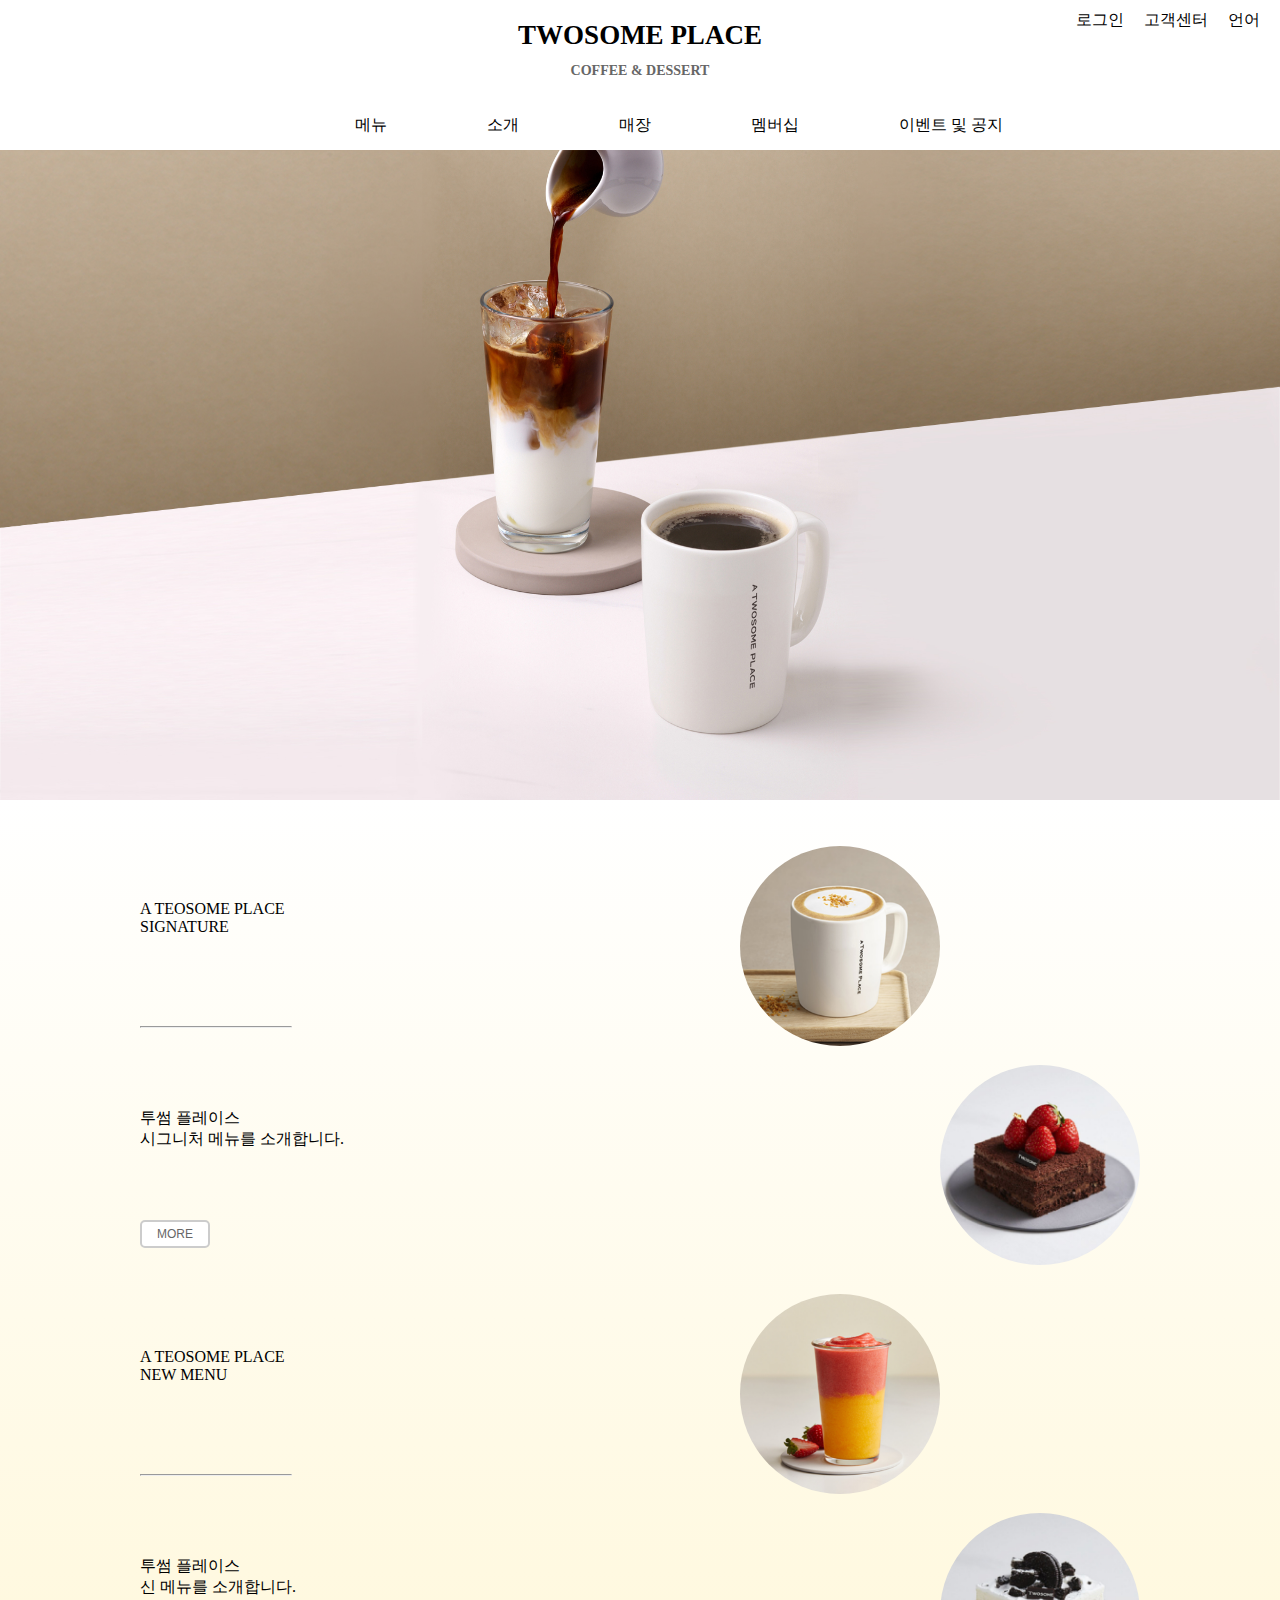
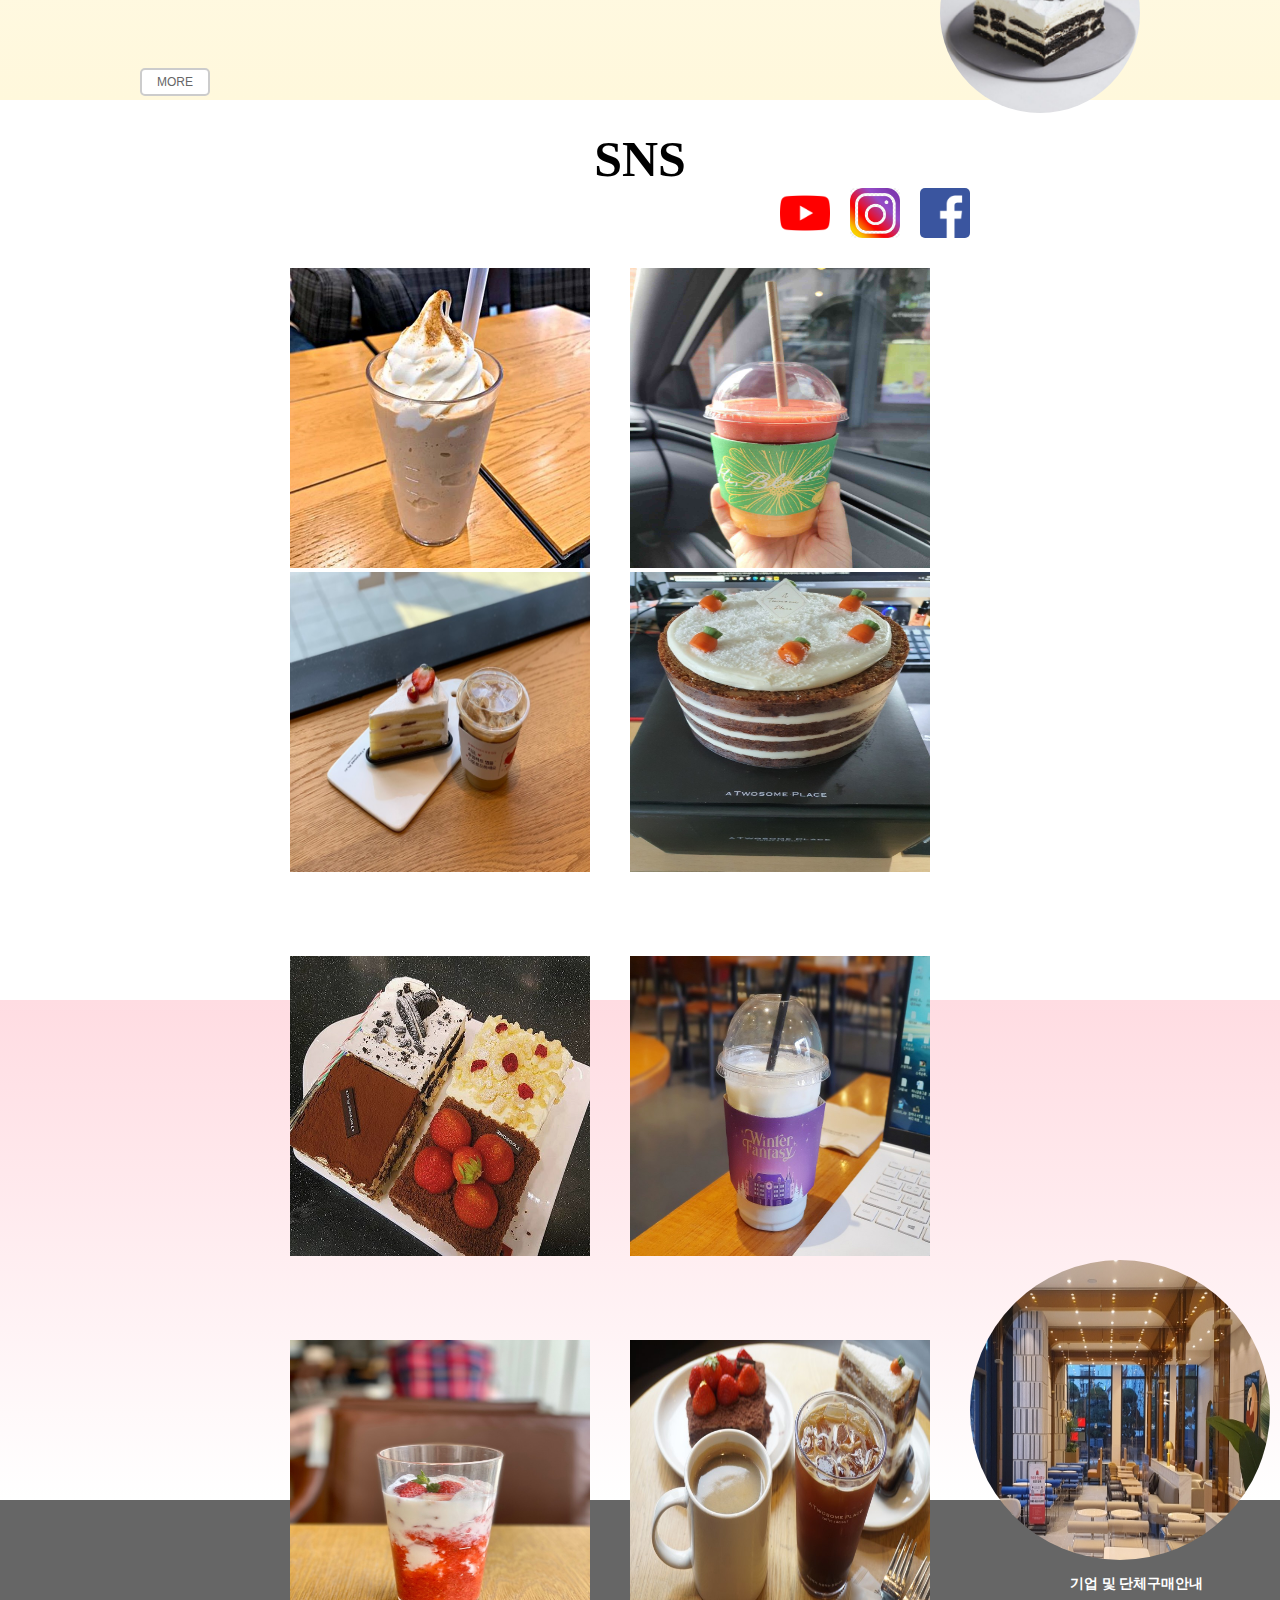
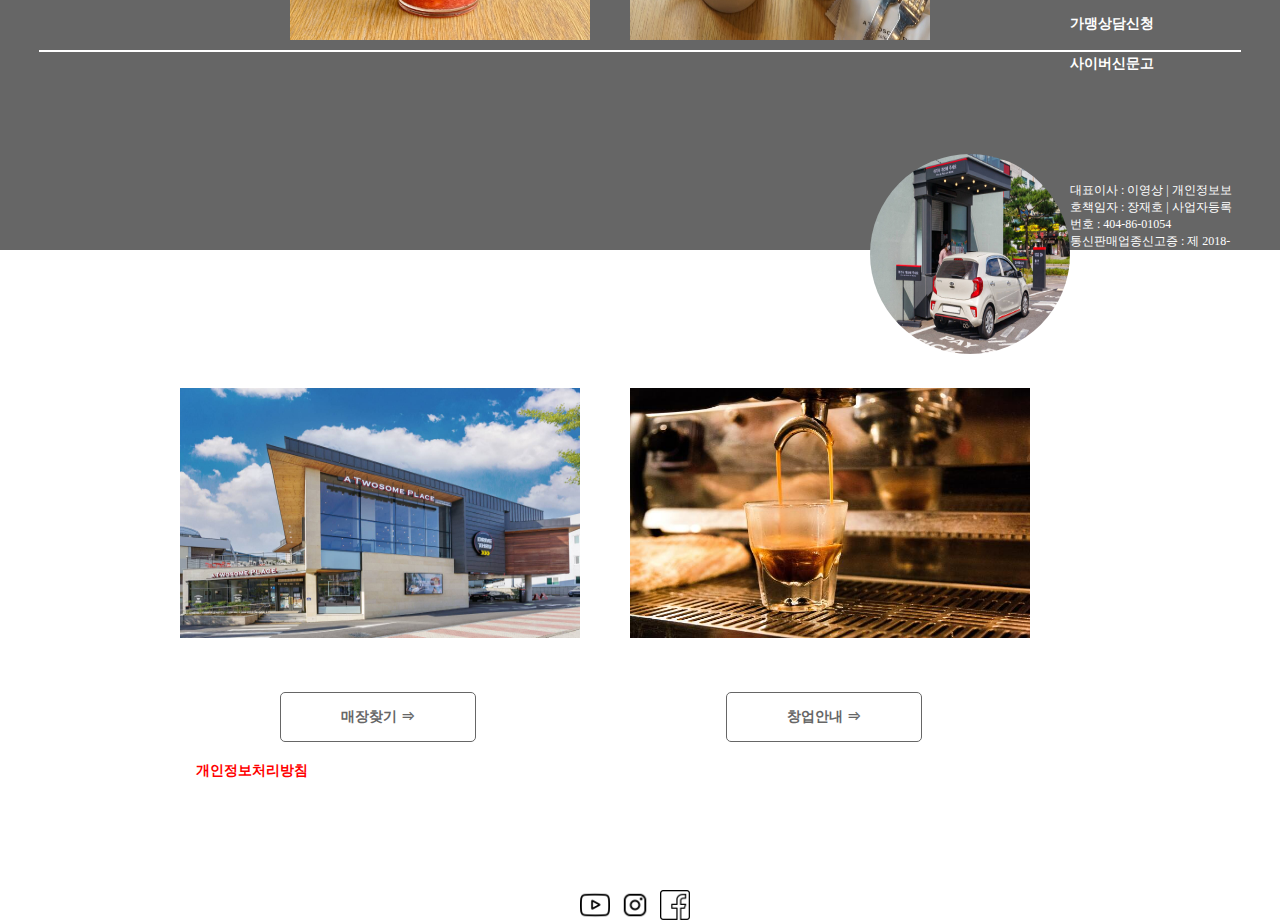
==== index.html @ ce4ef6ac "Add files via upload" ====
<!DOCTYPE html>
<html lang="en">

<head>
    <meta charset="UTF-8">
    <meta http-equiv="X-UA-Compatible" content="IE=edge">
    <meta name="viewport" content="width=device-width, initial-scale=1.0">
    <title>Twosome Place</title>
    <link rel="stylesheet" href="./css/index.css">
</head>

<body>
    <div id="wrap">
        <div id="header">
            <!-- <div class="logo"><a href="#"><img src="./images/logo.jpg" alt=""></a></div> -->
            <ul class="login">
                <li><a href="#">로그인</a></li>
                <li><a href="#">고객센터</a></li>
                <li><a href="#">언어</a></li>
            </ul>
            <div id="header_in">
                <div class="twosome">
                    <a href="#">
                        <p>TWOSOME PLACE<br>
                            <span>COFFEE & DESSERT</span>
                        </p>
                    </a>
                </div>
                <div class="nav">
                    <ul>
                        <li><a href="#">메뉴</a></li>
                        <li><a href="#">소개</a></li>
                        <li><a href="#">매장</a></li>
                        <li><a href="#">멤버십</a></li>
                        <li><a href="#">이벤트 및 공지</a></li>
                    </ul>
                </div>
            </div>
        </div>
        <div id="main">
            <div>
                <img src="./images/main1.jpg" alt="">
            </div>
        </div>






        <!-- 콘텐츠 -->
        <div id="contents">
            <div id="con_in">
                <div class="menu_img">
                    <ul>
                        <li><a href=""><img src="./images/condensed milk latte.png" alt="" /></a></li>
                        <li class="img2"><a href=""><img src="./images/strawberry chocolate cake.jpg" alt="" /></a></li>
                    </ul>
                </div>
                <div class="menu">
                    <p>A TEOSOME PLACE<br>
                        <span>SIGNATURE</span>
                    </p>
                    <hr>
                    <p>투썸 플레이스<br>
                        시그니처 메뉴를 소개합니다.</p>
                </div>
                <button class="button">MORE</button>
                <div class="menu_img">
                    <ul>
                        <li><a href=""><img src="./images/strawberry.png" alt="" /></a></li>
                        <li class="img2"><a href=""><img src="./images/icebox.jpg" alt="" /></a></li>
                    </ul>
                </div>
                <div class="menu">
                    <p>A TEOSOME PLACE<br>
                        <span>NEW MENU</span>
                    </p>
                    <hr>
                    <p>투썸 플레이스<br>
                        신 메뉴를 소개합니다.</p>
                </div>
                <button class="button">MORE</button>
            </div>
        </div>






        <!-- SNS -->
        <div id="sns">
            <h2>SNS</h2>
            <div class="sns_btn">
                <ul>
                    <li><a href="#"><img src="./images/youtube.png" alt="" /></a></li>
                    <li><a href="#"><img src="./images/instagram.png" alt="" /></a></li>
                    <li><a href="#"><img src="./images/facebook.png" alt="" /></a></li>
                </ul>
            </div>
            <div class="sns_group">
                <ul class="sns_h">
                    <li><img src="./images/Milk tea shake.jpg" alt="" /></li>
                    <li><img src="./images/Strawberry peach frappe.jpg" alt="" /></li>
                    <li><img src="./images/Strawberry cake.jpg" alt="" /></li>
                    <li><img src="./images/Carrot cake.jpg" alt="" /></li>
                </ul>
                <ul class="sns_b">
                    <li><img src="./images/Cake.jpg" alt="" /></li>
                    <li><img src="./images/yogurt drink.jpg" alt="" /></li>
                    <li><img src="./images/Strawberry latte.jpg" alt="" /></li>
                    <li><img src="./images/Coffee.jpg" alt="" /></li>
                </ul>
            </div>
        </div>






        <!-- 매장찾기 -->
        <div id="franchise">
            <div class="franchise_l">
                <ul>
                    <li><img src="./images/twosome1.jpg" alt="" /></li>
                    <li class="dt"><img src="./images/DT.jpg" alt="" /></li>
                </ul>
            </div>
            <div class="franchise_r">
                <ul>
                    <li><img src="./images/coffee1.jpg" alt="" /></li>
                    <li><img src="./images/twosome.jpg" alt="" /></li>
                </ul>
            </div>
            <div class="btn">
                <ul>
                    <li><button>매장찾기 ⇒</button></li>
                    <li><button>창업안내 ⇒</button></li>
                </ul>
            </div>
        </div>






        <!-- 하단 -->
        <div id="footer">
            <div class="footer_top">
                <ul class="address">
                    <li><b>주소</b><br>
                        서울특별시 중구 을지로 170, 8층(을지로4가, 을지트윈타워)투썸플레이스(주)</li><br>
                    <li><b>연락처</b><br>
                        고객센터 : 1577-4410 팩스 : 02-2058-6777</li>
                </ul>
                <ul class="footer_l">
                    <li>기업 및 단체구매안내</li>
                    <li>가맹상담신청</li>
                    <li>사이버신문고</li>
                </ul>
            </div>
            <div class="footer_line"></div>
            <div class="footer_btm">
                <ul class="footer_btn">
                    <li>이용약관</li>
                    <li>개인정보처리방침</li>
                    <li>위치기반서비스 이용약관</li>
                    <li>이메일 무단수집거부</li>
                    <li>법적고지</li>
                    <li>사업자정보확인</li>
                </ul>
                <ul class="footer_sns">
                    <li><a href="#"><img src="./images/youtube1.png" alt="" /></a></li>
                    <li><a href="#"><img src="./images/instageam1.png" alt="" /></a></li>
                    <li><a href="#"><img src="./images/facebook1.png" alt="" /></a></li>
                </ul>
                <p>대표이사 : 이영상 | 개인정보보호책임자 : 장재호 | 사업자등록번호 : 404-86-01054<br>
                    통신판매업종신고증 : 제 2018-서울중구-0353호 | 대표이메일 : helpmaster@twosome.co.kr<br>
                    Copyright ⓒ 2021 A TWOSOME PLACE Co. LTD. All Rights Reserved.</p>
            </div>
        </div>
    </div>
</body>

</html>
---- css/index.css ----
* {
    margin: 0;
    padding: 0;
}

ul,
li {
    list-style: none;
}

a {
    text-decoration: none;
}









#wrap {
    width: 100%;
}

#header {
    width: 100%;
    height: 150px;
}

/* #header .logo {
    display: inline-block;
    position: absolute;
    top: 20px;
    left: 50px;
}

#header .logo a {}

#header .logo img {
    width: 100px;
} */

#header .login {
    float: right;
}

#header .login li {
    float: left;
    margin: 10px 20px 0 0;
}

#header a {
    font-size: 16px;
    color: #000;
}

#header_in {
    margin: 0 auto;
    width: 1200px;
    height: 150px;
}

#header_in .twosome {
    margin: 0 auto;
    width: 560px;
    height: 100px;
    text-align: center;
    position: relative;
}

#header_in .twosome p {
    padding-top: 20px;
    box-sizing: border-box;
    font-size: 27px;
    font-weight: 900;
    color: black;
}

#header_in .twosome span {
    font-size: 14px;
    font-weight: 600;
    color: #666;
}

#header_in .nav {
    width: 1200px;
    height: 70px;
}

#header_in .nav ul {}

#header_in .nav li {
    float: left;
    padding: 15px 100px 0 0;
}

#header_in .nav li:first-child {
    margin-left: 315px;
}

#header_in .nav li a {
    font-size: 16px;
    color: black;
}







/* main */
#main {
    width: 100%;
    height: 650px;
}

#main img {
    width: 100%;
    height: 650px;
}










/* contents */
#contents {
    width: 100%;
    height: 100vh;
    background: linear-gradient(#fff, cornsilk);
}

#con_in {
    margin: 0 auto;
    width: 1200px;
    height: 100vh;
}

#con_in .menu {
    width: 600px;
    height: 400px;
    padding-top: 20px;
    box-sizing: border-box;
    /* background-color: aliceblue; */
}

#con_in .menu p {
    margin: 0 auto;
    padding: 80px 0 0 100px;
    box-sizing: border-box;
}

#con_in .menu span {}

#con_in .menu hr {
    width: 150px;
    margin: 90px 0 0 100px;
}

#con_in .button {
    margin-top: 20px;
    margin-left: 100px;
    font-size: 12px;
    padding: 5px 15px;
    box-sizing: border-box;
    border: 2px solid #ccc;
    border-radius: 5px;
    color: #666;
    background-color: #fff;
    cursor: pointer;
}

#con_in .menu_img {
    float: right;
    width: 600px;
    height: 400px;
    margin-top: 1px;
}

#con_in .menu_img li {
    margin-top: 40px;
}

#con_in .menu_img img {
    width: 200px;
    border-radius: 50%;
    margin: 5px 100px;
}

#con_in .menu_img .img2 {
    margin: 5px 200px;
}










/* sns */
#sns {
    width: 100%;
    height: 100vh;
}

#sns .sns_btn {
    float: right;
    width: 300px;
    height: 50px;
    margin-right: 200px;
}

#sns .sns_btn ul {}

#sns .sns_btn li {
    float: left;
    margin-right: 20px;
}

#sns .sns_btn img {
    width: 50px;
    height: 50px;
    border-radius: 5px;
}

#sns h2 {
    font-size: 50px;
    text-align: center;
    padding-top: 30px;
    box-sizing: border-box;
}

#sns .sns_group {
    width: 100%;
    height: auto;
}

#sns .sns_group .sns_h {
    width: 100%;
    height: 300px;
    padding: 80px 0 0 290px;
    box-sizing: border-box;
}

#sns .sns_group .sns_h li {
    float: left;
    margin-right: 40px;
}

#sns .sns_group .sns_h img {
    width: 300px;
    height: 300px;
}

#sns .sns_group .sns_b {
    width: 100%;
    height: 300px;
    padding-left: 290px;
    box-sizing: border-box;
}

#sns .sns_group .sns_b li {
    float: left;
    margin: 80px 40px 0 0;
}

#sns .sns_group .sns_b img {
    width: 300px;
    height: 300px;
}











/* franchise */
#franchise {
    width: 100%;
    height: 500px;
    background: linear-gradient(rgb(255, 220, 226), #fff);
}

#franchise .franchise_l {
    padding: 50px 0 0 250px;
    box-sizing: border-box;
}

#franchise .franchise_l ul {}

#franchise .franchise_l li {
    float: left;

}

#franchise .franchise_l li img {
    width: 300px;
    height: 300px;
    border-radius: 50%;
}

#franchise .franchise_l .dt {
    margin: 190px 0 0 -100px;
}

#franchise .franchise_l .dt img {
    width: 200px;
    height: 200px;
}

#franchise .franchise_r {
    float: right;
}

#franchise .franchise_r ul {}

#franchise .franchise_r li {
    float: right;
    margin: 30px 250px 0 0;
}

#franchise .franchise_r li:last-child {
    margin-right: 50px;
}

#franchise .franchise_r li img {
    width: 400px;
    height: 250px;
}

#franchise .btn {
    float: right;
    width: 800px;
    height: 50px;
    margin: 50px 270px 0 0;
    position: relative;
}

#franchise .btn ul {
    float: left;
    position: absolute;
    top: 0;
}

#franchise .btn li {
    float: left;
    margin: 0 250px 0 70px;
    display: flex;
    justify-content: center;
    align-items: center;
}

#franchise .btn li:last-child {
    margin: 0;
}

#franchise .btn button {
    color: #666;
    font-size: 14px;
    font-weight: 600;
    padding: 15px 60px;
    box-sizing: border-box;
    border: 1px solid #666;
    background-color: #fff;
    border-radius: 5px;
    cursor: pointer;
}








/* footer */
#footer {
    width: 100%;
    height: 350px;
    background-color: #666;
}

#footer .footer_top {
    margin: 0 auto;
    width: 1200px;
    height: 150px;
}

#footer .address {
    float: right;
    line-height: 25px;
    padding: 10px 30px 0 0;
    box-sizing: border-box;
}

#footer .address li {
    font-size: 14px;
    color: #fff;
}

#footer .footer_l {
    padding: 10px 0 0 20px;
    box-sizing: border-box;
    line-height: 40px;
}

#footer .footer_l li {
    font-size: 14px;
    font-weight: 600;
    color: #fff;
}

#footer .footer_line {
    margin: 0 auto;
    width: 1200px;
    border: 1px solid #fff;
}

#footer .footer_btm {
    margin: 0 auto;
    width: 1200px;
    height: 200px;
}

#footer .footer_btn {}

#footer .footer_btn li {
    float: left;
    font-size: 14px;
    font-weight: 600;
    color: #fff;
    margin: 20px 70px 0 0;
}

#footer .footer_btn li:first-child {
    margin-left: 30px;
}

#footer .footer_btn li:nth-child(2) {
    color: red;
}

#footer .footer_sns {
    float: right;
    width: 120px;
    height: 30px;
    margin: 110px 40px 0 0;
}

#footer .footer_sns li {
    float: left;
}

#footer .footer_sns li a {
    margin-right: 10px;
}

#footer .footer_sns img {
    width: 30px;
    height: 30px;
}

#footer .footer_btm p {
    font-size: 12px;
    color: #fff;
    padding: 130px 0 0 30px;
    box-sizing: border-box;
}
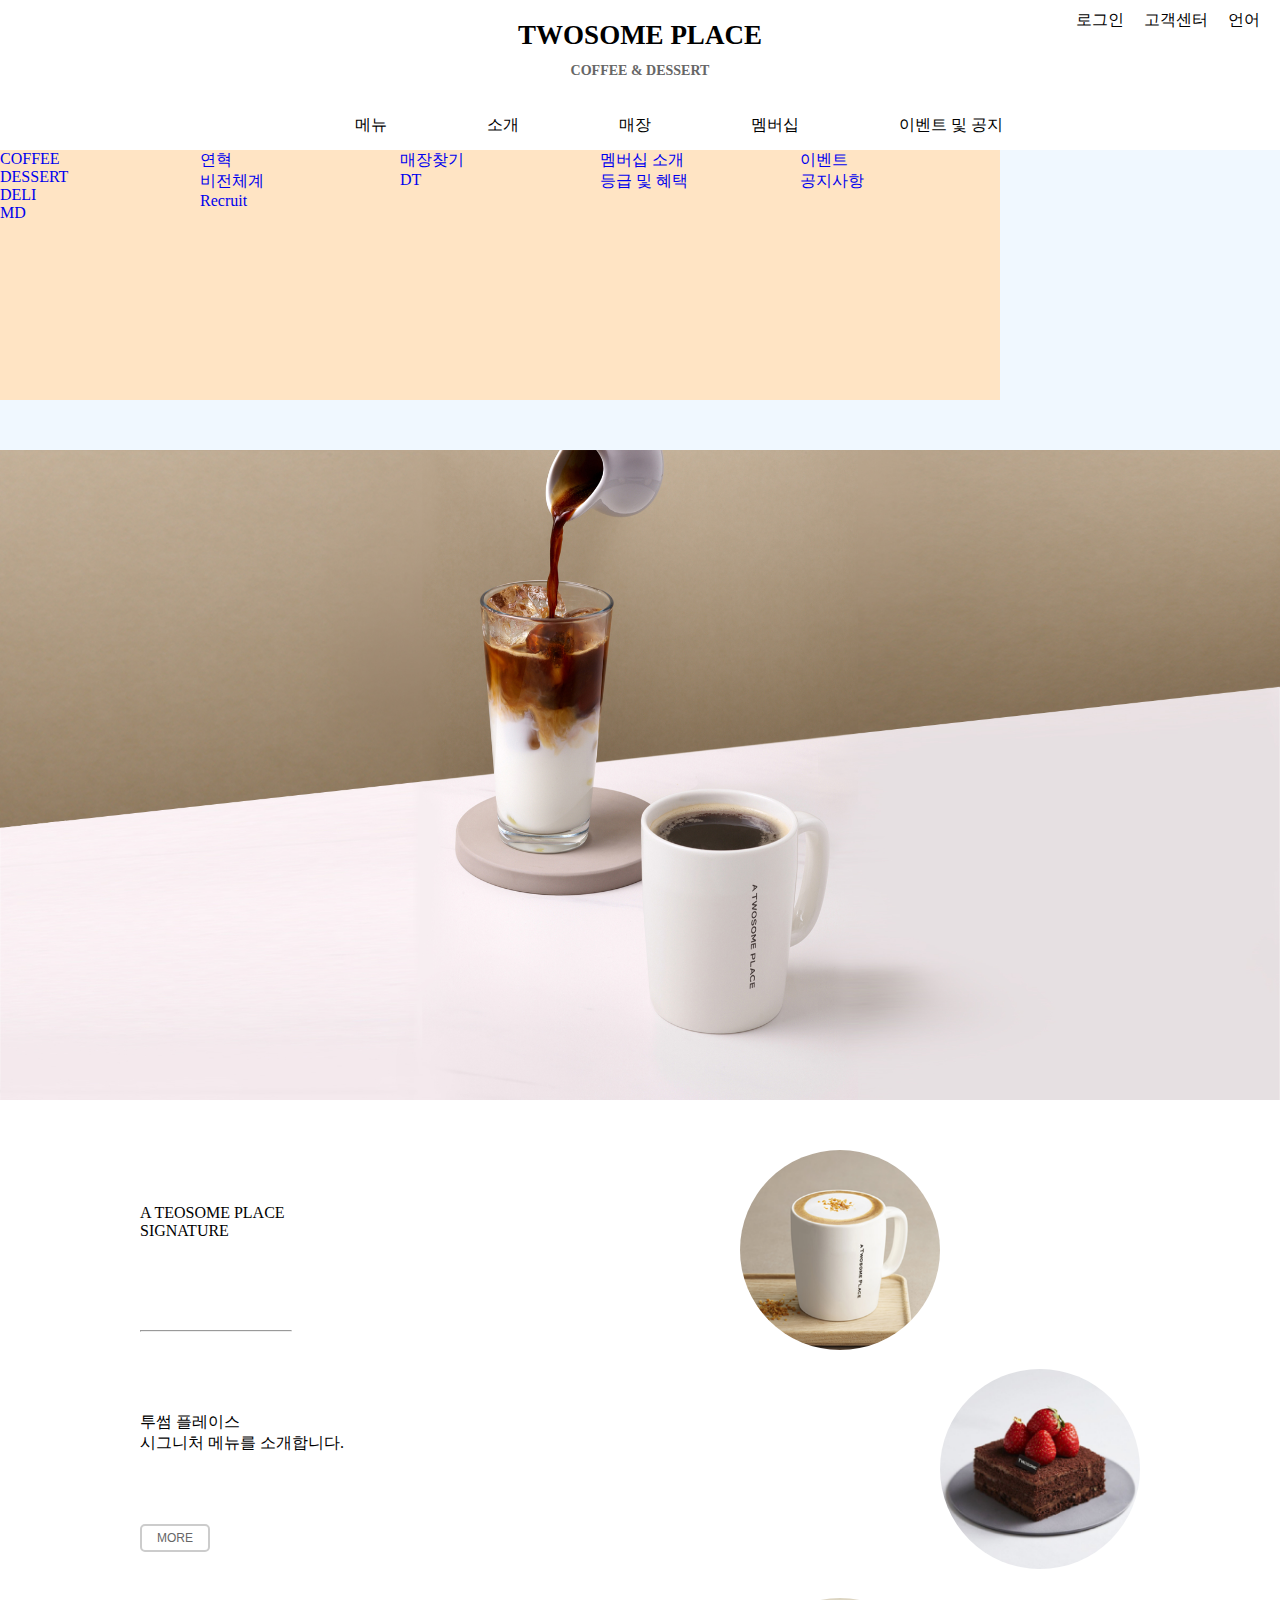
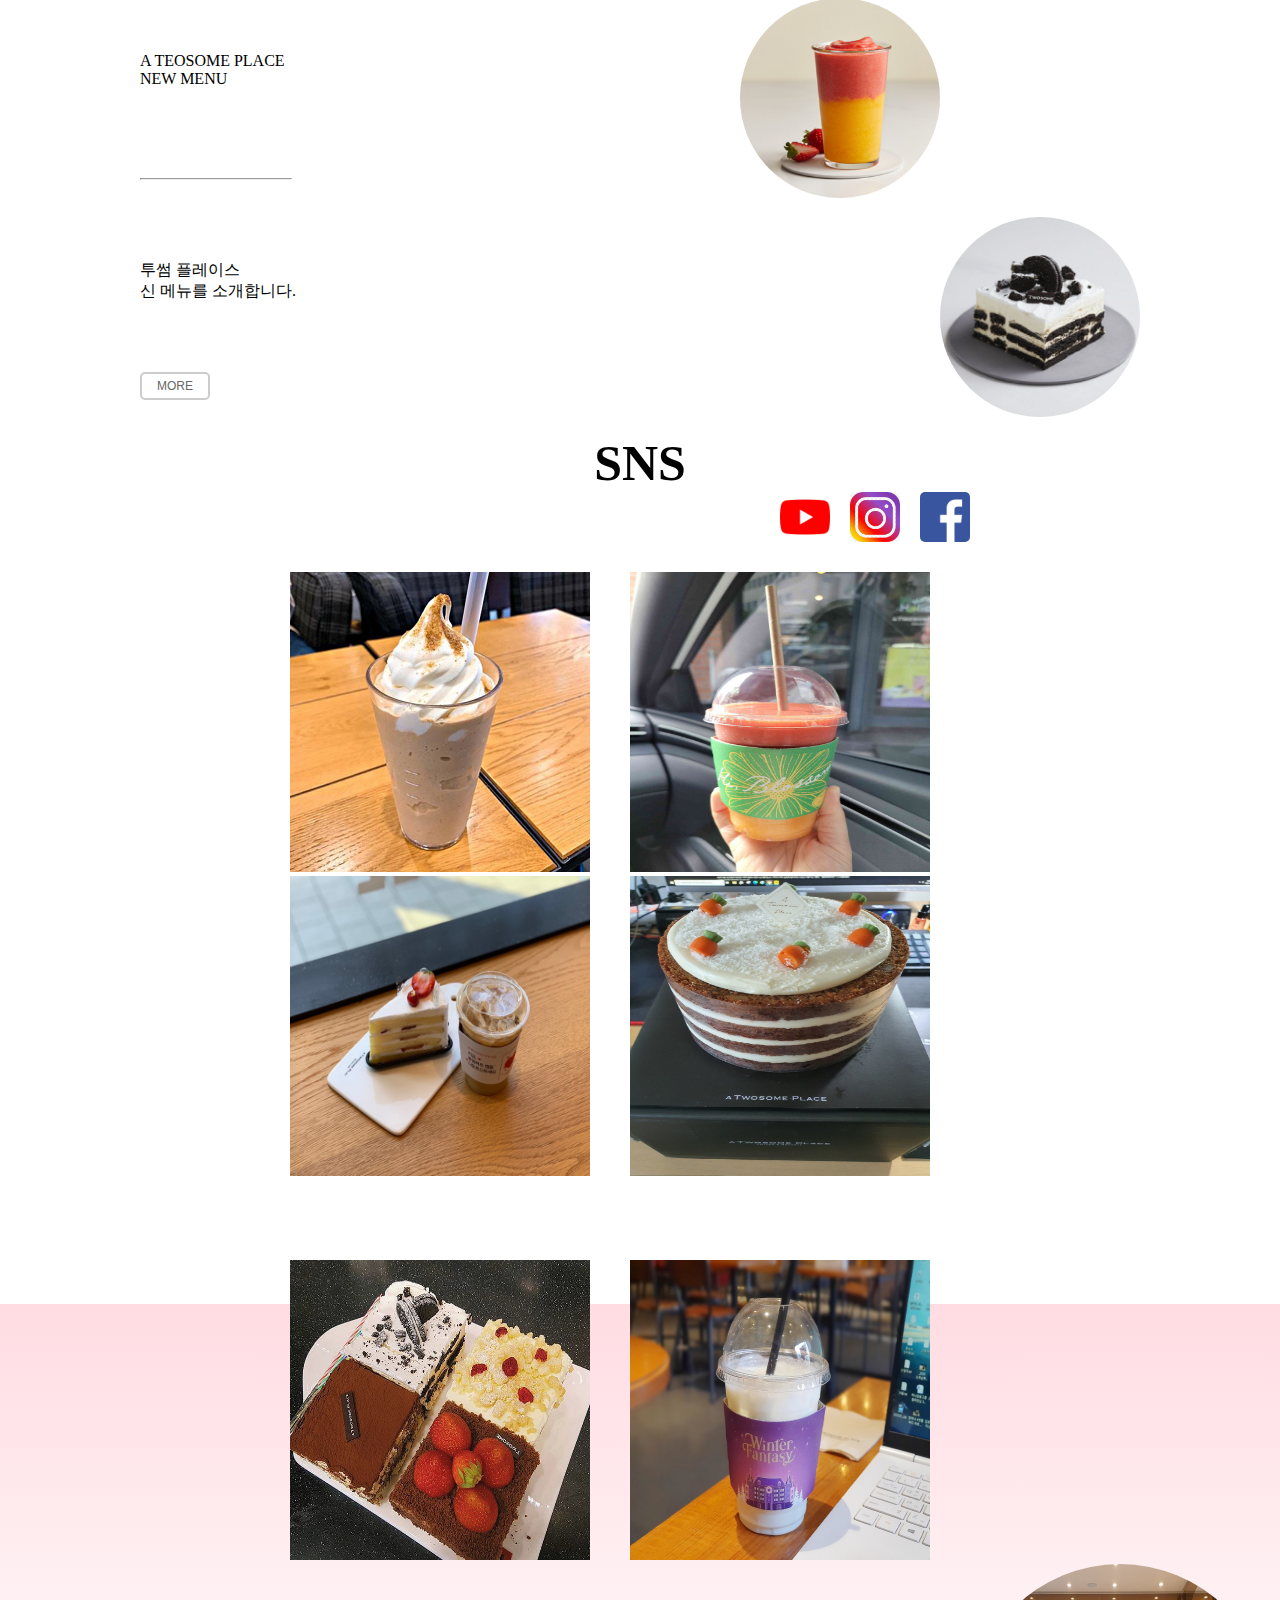
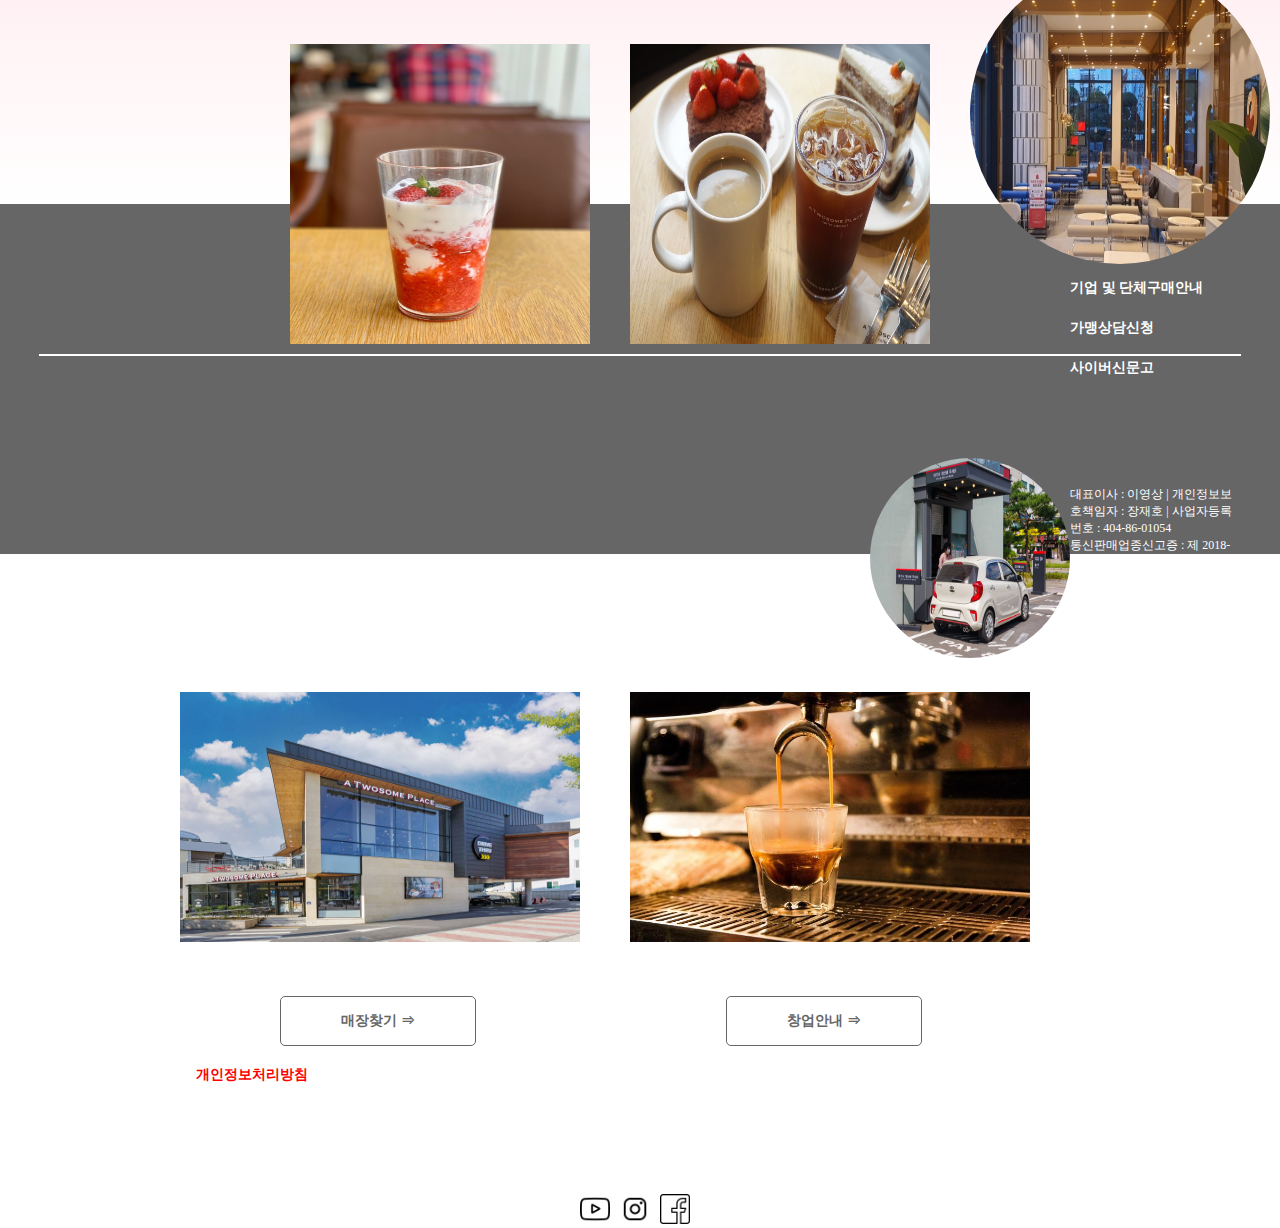
==== commit de9ab3c5: "Add files via upload" ====
--- a/index.html
+++ b/index.html
@@ -38,9 +38,35 @@
             </div>
         </div>
         <div id="main">
+            <div class="navbar">
+                <ul>
+                    <li><a href="#">COFFEE</a></li>
+                    <li><a href="#">DESSERT</a></li>
+                    <li><a href="#">DELI</a></li>
+                    <li><a href="#">MD</a></li>
+                </ul>
+                <ul>
+                    <li><a href="#">연혁</a></li>
+                    <li><a href="#">비전체계</a></li>
+                    <li><a href="#">Recruit</a></li>
+                </ul>
+                <ul>
+                    <li><a href="#">매장찾기</a></li>
+                    <li><a href="#">DT</a></li>
+                </ul>
+                <ul>
+                    <li><a href="#">멤버십 소개</a></li>
+                    <li><a href="#">등급 및 혜택</a></li>
+                </ul>
+                <ul>
+                    <li><a href="#">이벤트</a></li>
+                    <li><a href="#">공지사항</a></li>
+                </ul>
+            </div>
             <div>
                 <img src="./images/main1.jpg" alt="">
             </div>
+
         </div>
 
 
--- a/css/index.css
+++ b/css/index.css
@@ -111,8 +111,15 @@
 
 
 
+
+
+
+
+
+
 /* main */
 #main {
+    display: inline-block;
     width: 100%;
     height: 650px;
 }
@@ -122,14 +129,24 @@
     height: 650px;
 }
 
-
-
-
-
-
-
-
-
+#main .navbar {
+    width: 100%;
+    height: 300px;
+    background-color: aliceblue;
+}
+
+#main .navbar ul {
+    float: left;
+    width: 200px;
+    height: 250px;
+    background-color: bisque;
+}
+
+#main .navbar li {}
+
+#main .navbar a {}
+
+s
 
 /* contents */
 #contents {
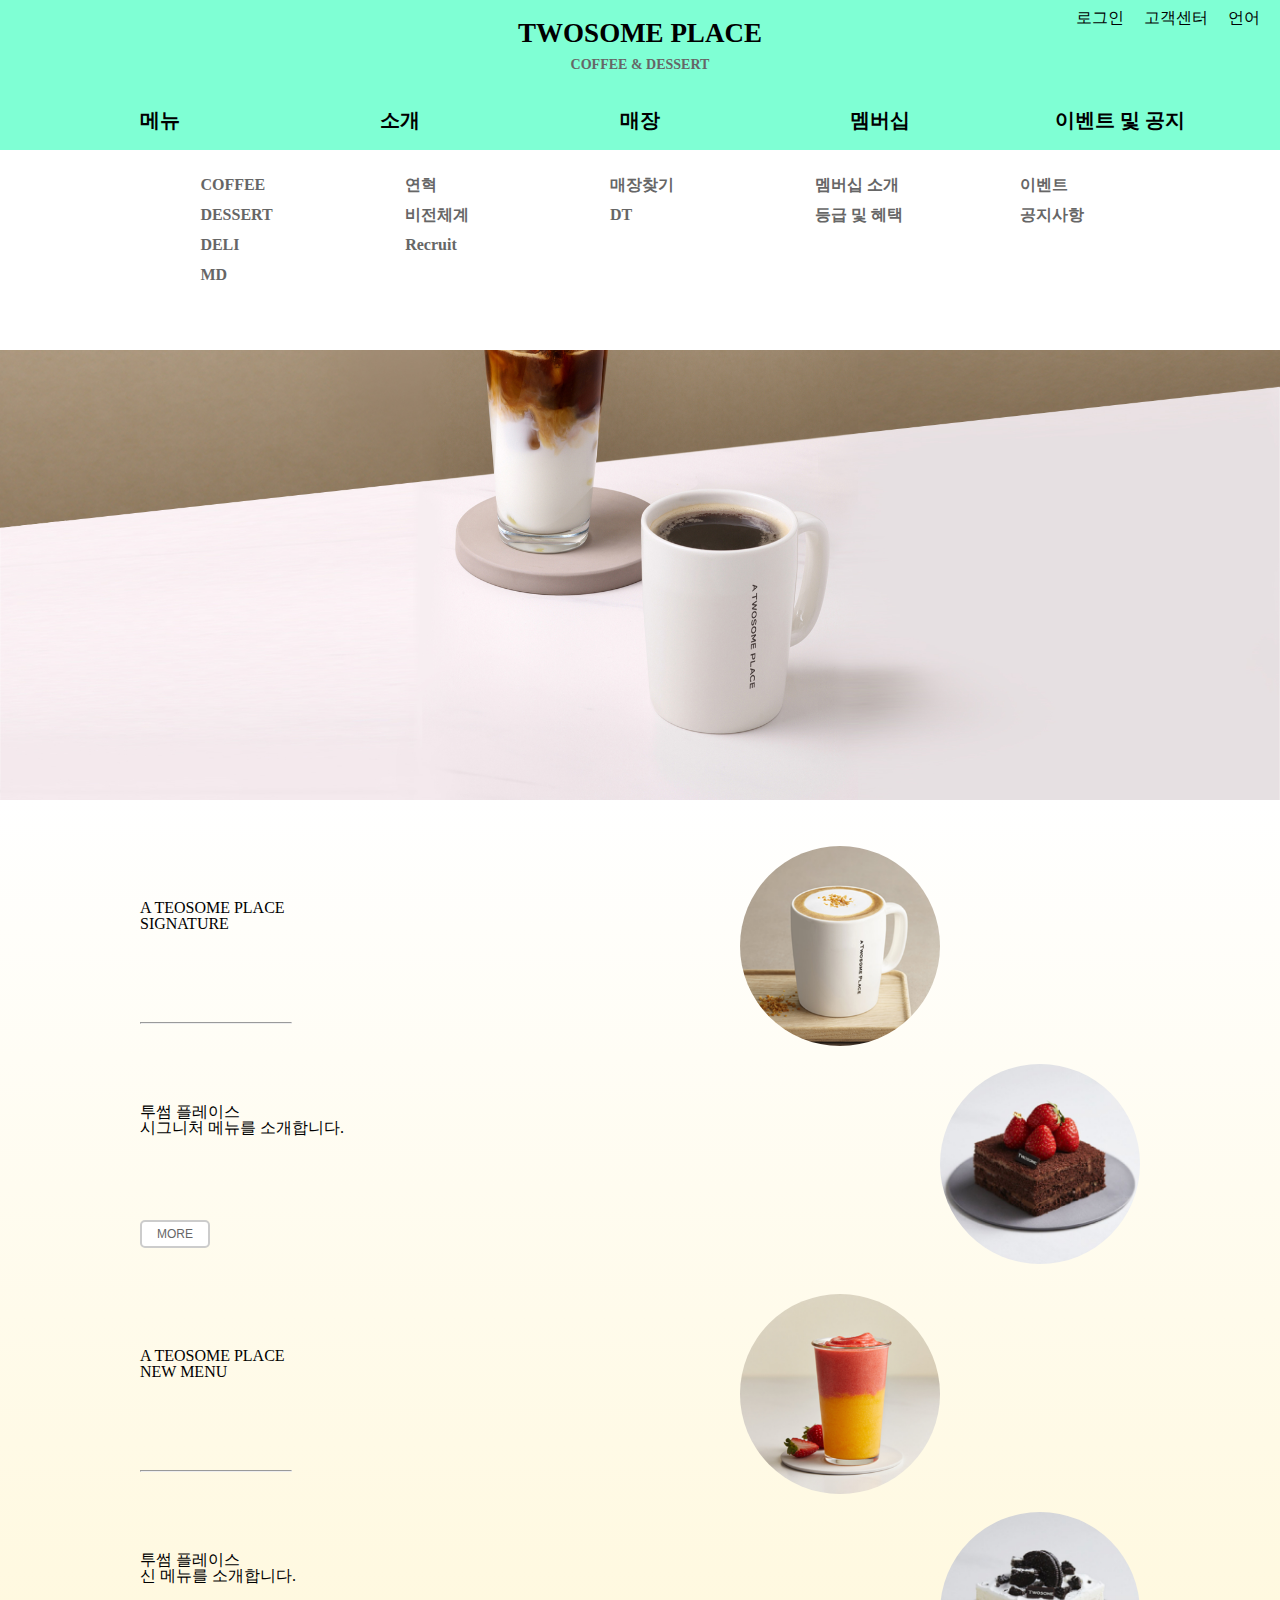
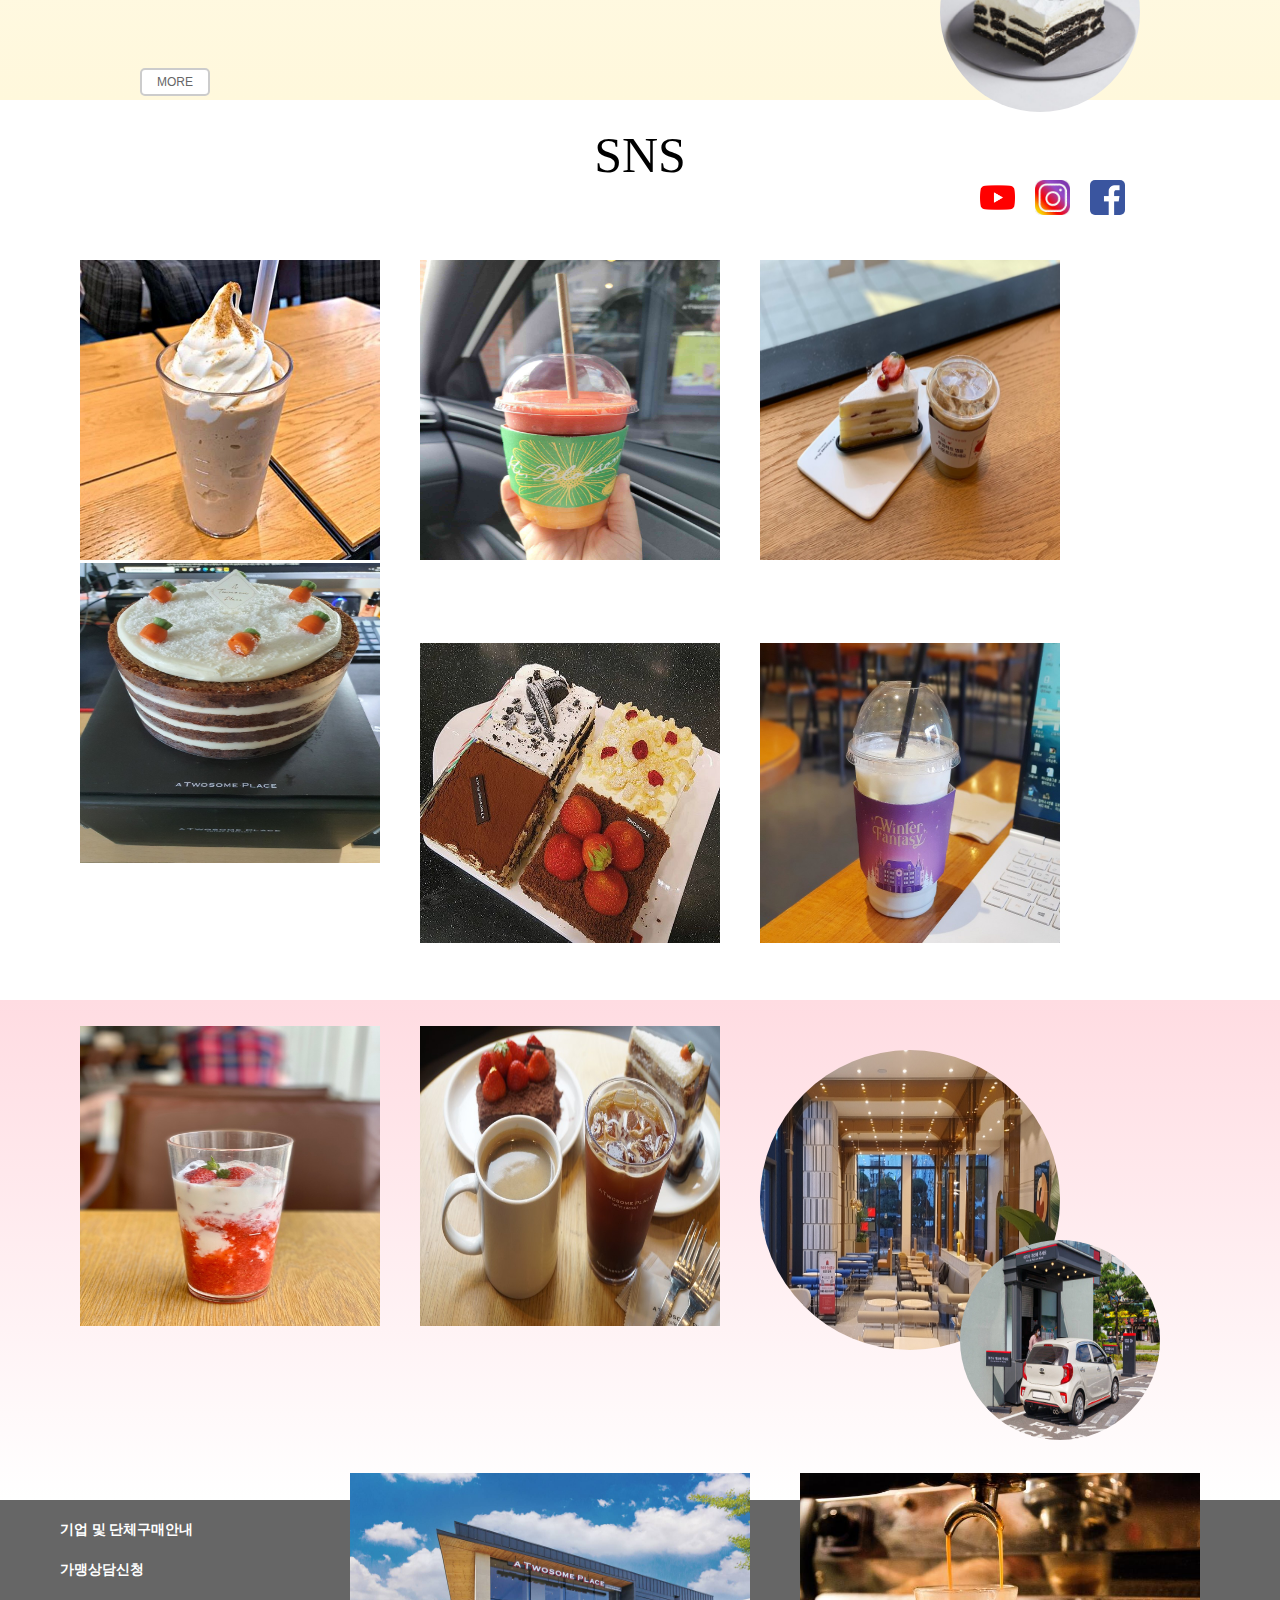
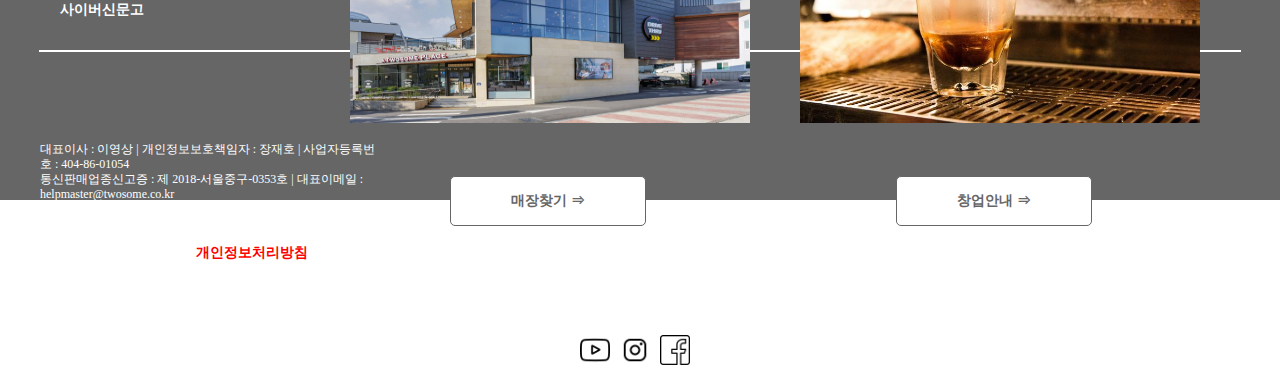
==== commit d298df61: "Add files via upload" ====
--- a/index.html
+++ b/index.html
@@ -6,7 +6,10 @@
     <meta http-equiv="X-UA-Compatible" content="IE=edge">
     <meta name="viewport" content="width=device-width, initial-scale=1.0">
     <title>Twosome Place</title>
+    <link rel="stylesheet" href="./css/reset.css">
     <link rel="stylesheet" href="./css/index.css">
+    <script src="./js/jquery.js"></script>
+    <script src="./js/index.js"></script>
 </head>
 
 <body>
@@ -36,37 +39,51 @@
                     </ul>
                 </div>
             </div>
-        </div>
+            <div class="navbar">
+                <div class="nav_btn">
+                    <ul>
+                        <li><a href="#">COFFEE</a></li>
+                        <li><a href="#">DESSERT</a></li>
+                        <li><a href="#">DELI</a></li>
+                        <li><a href="#">MD</a></li>
+                    </ul>
+                    <ul>
+                        <li><a href="#">연혁</a></li>
+                        <li><a href="#">비전체계</a></li>
+                        <li><a href="#">Recruit</a></li>
+                    </ul>
+                    <ul>
+                        <li><a href="#">매장찾기</a></li>
+                        <li><a href="#">DT</a></li>
+                    </ul>
+                    <ul>
+                        <li><a href="#">멤버십 소개</a></li>
+                        <li><a href="#">등급 및 혜택</a></li>
+                    </ul>
+                    <ul>
+                        <li><a href="#">이벤트</a></li>
+                        <li><a href="#">공지사항</a></li>
+                    </ul>
+                </div>
+            </div>
+        </div>
+
+
+
+
+
+
+
+        <!-- 메인 -->
         <div id="main">
-            <div class="navbar">
-                <ul>
-                    <li><a href="#">COFFEE</a></li>
-                    <li><a href="#">DESSERT</a></li>
-                    <li><a href="#">DELI</a></li>
-                    <li><a href="#">MD</a></li>
-                </ul>
-                <ul>
-                    <li><a href="#">연혁</a></li>
-                    <li><a href="#">비전체계</a></li>
-                    <li><a href="#">Recruit</a></li>
-                </ul>
-                <ul>
-                    <li><a href="#">매장찾기</a></li>
-                    <li><a href="#">DT</a></li>
-                </ul>
-                <ul>
-                    <li><a href="#">멤버십 소개</a></li>
-                    <li><a href="#">등급 및 혜택</a></li>
-                </ul>
-                <ul>
-                    <li><a href="#">이벤트</a></li>
-                    <li><a href="#">공지사항</a></li>
-                </ul>
-            </div>
-            <div>
-                <img src="./images/main1.jpg" alt="">
-            </div>
-
+            <div class="group">
+                <div class="main_img">
+                    <ul>
+                        <li><img src="./images/main1.jpg" alt="" /></li>
+                        <li><img src="./images/main2.jpg" alt="" /></li>
+                    </ul>
+                </div>
+            </div>
         </div>
 
 
--- a/css/index.css
+++ b/css/index.css
@@ -1,27 +1,6 @@
-* {
-    margin: 0;
-    padding: 0;
-}
-
-ul,
-li {
-    list-style: none;
-}
-
-a {
-    text-decoration: none;
-}
-
-
-
-
-
-
-
-
-
 #wrap {
     width: 100%;
+    height: auto;
 }
 
 #header {
@@ -86,24 +65,68 @@
 
 #header_in .nav {
     width: 1200px;
-    height: 70px;
-}
-
-#header_in .nav ul {}
+    height: 50px;
+}
+
+#header_in .nav ul {
+    width: 100%;
+    height: 50px;
+}
 
 #header_in .nav li {
     float: left;
-    padding: 15px 100px 0 0;
-}
-
-#header_in .nav li:first-child {
-    margin-left: 315px;
+    width: 240px;
+    height: 50px;
+    text-align: center;
+    padding-top: 10px;
+    box-sizing: border-box;
 }
 
 #header_in .nav li a {
+    font-size: 20px;
+    font-weight: 900;
+    color: black;
+}
+
+#header .navbar {
+    position: absolute;
+    top: 150px;
+    width: 100%;
+    height: 200px;
+    display: flex;
+    justify-content: center;
+    z-index: 9999;
+    background-color: #fff;
+}
+
+#header .nav_btn {
+    width: 1200px;
+    height: 200px;
+    display: flex;
+    justify-content: space-between;
+}
+
+#header .nav_btn ul {
+    float: left;
+    margin: 0 auto;
+    width: 200px;
+    height: 200px;
+    padding-top: 20px;
+    box-sizing: border-box;
+}
+
+#header .nav_btn li {
+    padding-left: 70px;
+    box-sizing: border-box;
+    line-height: 30px;
+}
+
+#header .nav_btn a {
     font-size: 16px;
-    color: black;
-}
+    font-weight: 600;
+    color: #666;
+}
+
 
 
 
@@ -119,34 +142,47 @@
 
 /* main */
 #main {
-    display: inline-block;
     width: 100%;
     height: 650px;
-}
-
-#main img {
+    position: relative;
+}
+
+#main .group {
     width: 100%;
     height: 650px;
-}
-
-#main .navbar {
-    width: 100%;
-    height: 300px;
-    background-color: aliceblue;
-}
-
-#main .navbar ul {
-    float: left;
-    width: 200px;
-    height: 250px;
-    background-color: bisque;
-}
-
-#main .navbar li {}
-
-#main .navbar a {}
-
-s
+    position: relative;
+    display: flex;
+    justify-content: end;
+    overflow: hidden;
+}
+
+#main .main_img li {
+    width: 100%;
+    height: 650px;
+    box-sizing: border-box;
+    position: absolute;
+    top: 0;
+    left: 0;
+
+}
+
+#main .main_img li:nth-child(1) {
+    left: 0;
+}
+
+#main .main_img li:nth-child(2) {
+    left: 100%;
+}
+
+#main .main_img img {
+    width: 100%;
+    height: 650px;
+}
+
+
+
+
+
 
 /* contents */
 #contents {
@@ -409,7 +445,7 @@
 /* footer */
 #footer {
     width: 100%;
-    height: 350px;
+    height: 300px;
     background-color: #666;
 }
 
@@ -452,7 +488,7 @@
 #footer .footer_btm {
     margin: 0 auto;
     width: 1200px;
-    height: 200px;
+    height: 150px;
 }
 
 #footer .footer_btn {}
@@ -477,7 +513,7 @@
     float: right;
     width: 120px;
     height: 30px;
-    margin: 110px 40px 0 0;
+    margin: 75px 40px 0 0;
 }
 
 #footer .footer_sns li {
@@ -496,6 +532,407 @@
 #footer .footer_btm p {
     font-size: 12px;
     color: #fff;
-    padding: 130px 0 0 30px;
-    box-sizing: border-box;
+    line-height: 15px;
+    padding-top: 90px;
+    box-sizing: border-box;
+}
+
+
+
+
+
+
+
+
+
+/* 1500 */
+@media screen and (max-width:1500px) {
+    #header_in {
+        width: 100%;
+        background-color: aquamarine;
+    }
+
+    #header_in .nav {
+        margin: 0 auto;
+    }
+
+    #header .navbar {
+        width: 100%;
+        position: absolute;
+        left: 0;
+    }
+
+    #header .nav_btn {
+        width: 80%;
+    }
+
+
+
+
+
+
+    #sns .sns_btn {
+        margin-right: 0;
+    }
+
+    #sns .sns_btn img {
+        width: 35px;
+        height: 35px;
+    }
+
+    #sns .sns_group .sns_h {
+        padding: 80px 0 0 80px;
+        box-sizing: border-box;
+    }
+
+    #sns .sns_group .sns_h img {
+        width: 300px;
+        height: 300px;
+    }
+
+    #sns .sns_group .sns_b {
+        padding: 30px 0 0 80px;
+        box-sizing: border-box;
+    }
+
+    #sns .sns_group .sns_b img {
+        width: 300px;
+        height: 300px;
+    }
+
+
+
+
+
+    #franchise .franchise_l {
+        padding: 50px 0 0 100px;
+        box-sizing: border-box;
+    }
+
+    #franchise .franchise_r li {
+        margin-right: 80px;
+    }
+
+    #franchise .btn {
+        margin-right: 100px;
+    }
+}
+
+
+
+
+
+
+
+
+/* 1200 */
+@media screen and (max-width:1200px) {
+    #header_in {
+        width: 100%;
+        background-color: pink;
+    }
+
+    #header_in .nav {
+        margin: 0 auto;
+        width: 85%;
+    }
+
+    #header_in .nav li {
+        width: 200px;
+    }
+
+    #header .navbar {
+        width: 100%;
+        position: absolute;
+        left: 0;
+    }
+
+    #header .nav_btn {
+        width: 85%;
+    }
+
+    #header .nav_btn ul {
+        width: 150px;
+    }
+
+    #header .nav_btn li {
+        padding-left: 40px;
+        box-sizing: border-box;
+    }
+
+
+
+
+
+    #sns .sns_btn {
+        margin-right: 0;
+    }
+
+    #sns .sns_btn img {
+        width: 35px;
+        height: 35px;
+    }
+
+    #sns h2 {
+        padding-top: 80px;
+        box-sizing: border-box;
+    }
+
+    #sns .sns_group .sns_h {
+        padding: 100px 0 0 70px;
+        box-sizing: border-box;
+    }
+
+    #sns .sns_group .sns_h img {
+        width: 230px;
+        height: 230px;
+    }
+
+    #sns .sns_group .sns_b {
+        padding: 30px 0 0 70px;
+        box-sizing: border-box;
+    }
+
+    #sns .sns_group .sns_b img {
+        width: 230px;
+        height: 230px;
+    }
+
+
+
+
+
+    #franchise .franchise_l {
+        padding: 50px 0 0 70px;
+        box-sizing: border-box;
+    }
+
+    #franchise .franchise_l li img {
+        width: 250px;
+        height: 250px;
+    }
+
+    #franchise .franchise_l .dt {
+        margin: 170px 0 0 -100px;
+    }
+
+    #franchise .franchise_l .dt img {
+        width: 180px;
+        height: 180px;
+    }
+
+    #franchise .franchise_r li {
+        margin-right: 50px;
+    }
+
+    #franchise .franchise_r li img {
+        width: 300px;
+        height: 200px;
+    }
+
+    #franchise .btn {
+        width: 700px;
+        margin-right: 40px;
+        padding: 0;
+    }
+
+    #franchise .btn ul {
+        right: 60px;
+    }
+
+    #franchise .btn li {
+        margin-right: 150px;
+    }
+
+
+
+
+
+
+    #footer .footer_top {
+        width: 90%;
+    }
+
+    #footer .footer_btm {
+        width: 90%;
+    }
+}
+
+
+
+
+
+
+
+
+
+/* 1000 */
+@media screen and (max-width:1000px) {
+    #header_in {
+        width: 100%;
+        background-color: rgb(184, 255, 184);
+    }
+
+    #header_in .nav {
+        margin: 0 auto;
+        width: 95%;
+    }
+
+    #header_in .nav ul {
+        margin-left: 15px;
+    }
+
+    #header_in .nav li {
+        width: 180px;
+    }
+
+    #header .navbar {
+        width: 100%;
+        position: absolute;
+        left: 0;
+    }
+
+    #header .nav_btn {
+        width: 90%;
+    }
+
+    #header .nav_btn ul {
+        width: 150px;
+    }
+
+    #header .nav_btn li {
+        padding-left: 40px;
+        box-sizing: border-box;
+    }
+
+
+
+
+
+
+
+    #con_in {
+        width: 100%;
+    }
+
+
+
+
+
+
+
+
+    #sns .sns_btn {
+        margin-right: -100px;
+    }
+
+    #sns .sns_btn img {
+        width: 35px;
+        height: 35px;
+    }
+
+    #sns h2 {
+        padding-top: 80px;
+        box-sizing: border-box;
+    }
+
+    #sns .sns_group .sns_h {
+        padding: 100px 0 0 50px;
+        box-sizing: border-box;
+    }
+
+    #sns .sns_group .sns_h img {
+        width: 190px;
+        height: 190px;
+    }
+
+    #sns .sns_group .sns_b {
+        padding: 30px 0 0 50px;
+        box-sizing: border-box;
+    }
+
+    #sns .sns_group .sns_b img {
+        width: 190px;
+        height: 190px;
+    }
+
+
+
+
+
+    #franchise .franchise_l {
+        padding: 50px 0 0 30px;
+        box-sizing: border-box;
+    }
+
+    #franchise .franchise_l li img {
+        width: 250px;
+        height: 250px;
+    }
+
+    #franchise .franchise_l .dt {
+        margin: 170px 0 0 -100px;
+    }
+
+    #franchise .franchise_l .dt img {
+        width: 180px;
+        height: 180px;
+    }
+
+    #franchise .franchise_r li {
+        margin-right: 30px;
+    }
+
+    #franchise .franchise_r li img {
+        width: 250px;
+        height: 200px;
+    }
+
+    #franchise .btn {
+        width: 500px;
+        margin-right: 0;
+        padding: 0;
+    }
+
+    #franchise .btn ul {
+        width: 500px;
+    }
+
+    #franchise .btn li {
+        margin: 0 160px 0 40px;
+    }
+
+    #franchise .btn button {
+        padding: 10px 30px;
+        box-sizing: border-box;
+    }
+
+
+
+
+
+    #footer .footer_top {
+        width: 90%;
+    }
+
+    #footer .footer_btm {
+        width: 90%;
+    }
+
+    #footer .address li {
+        font-size: 1.2vw;
+    }
+
+    #footer .footer_l li {
+        font-size: 1.2vw;
+    }
+
+    #footer .footer_btn li {
+        font-size: 1.2vw;
+        margin: 20px 50px 0 0;
+    }
+
+    #footer .footer_btm p {
+        font-size: 1vw;
+    }
 }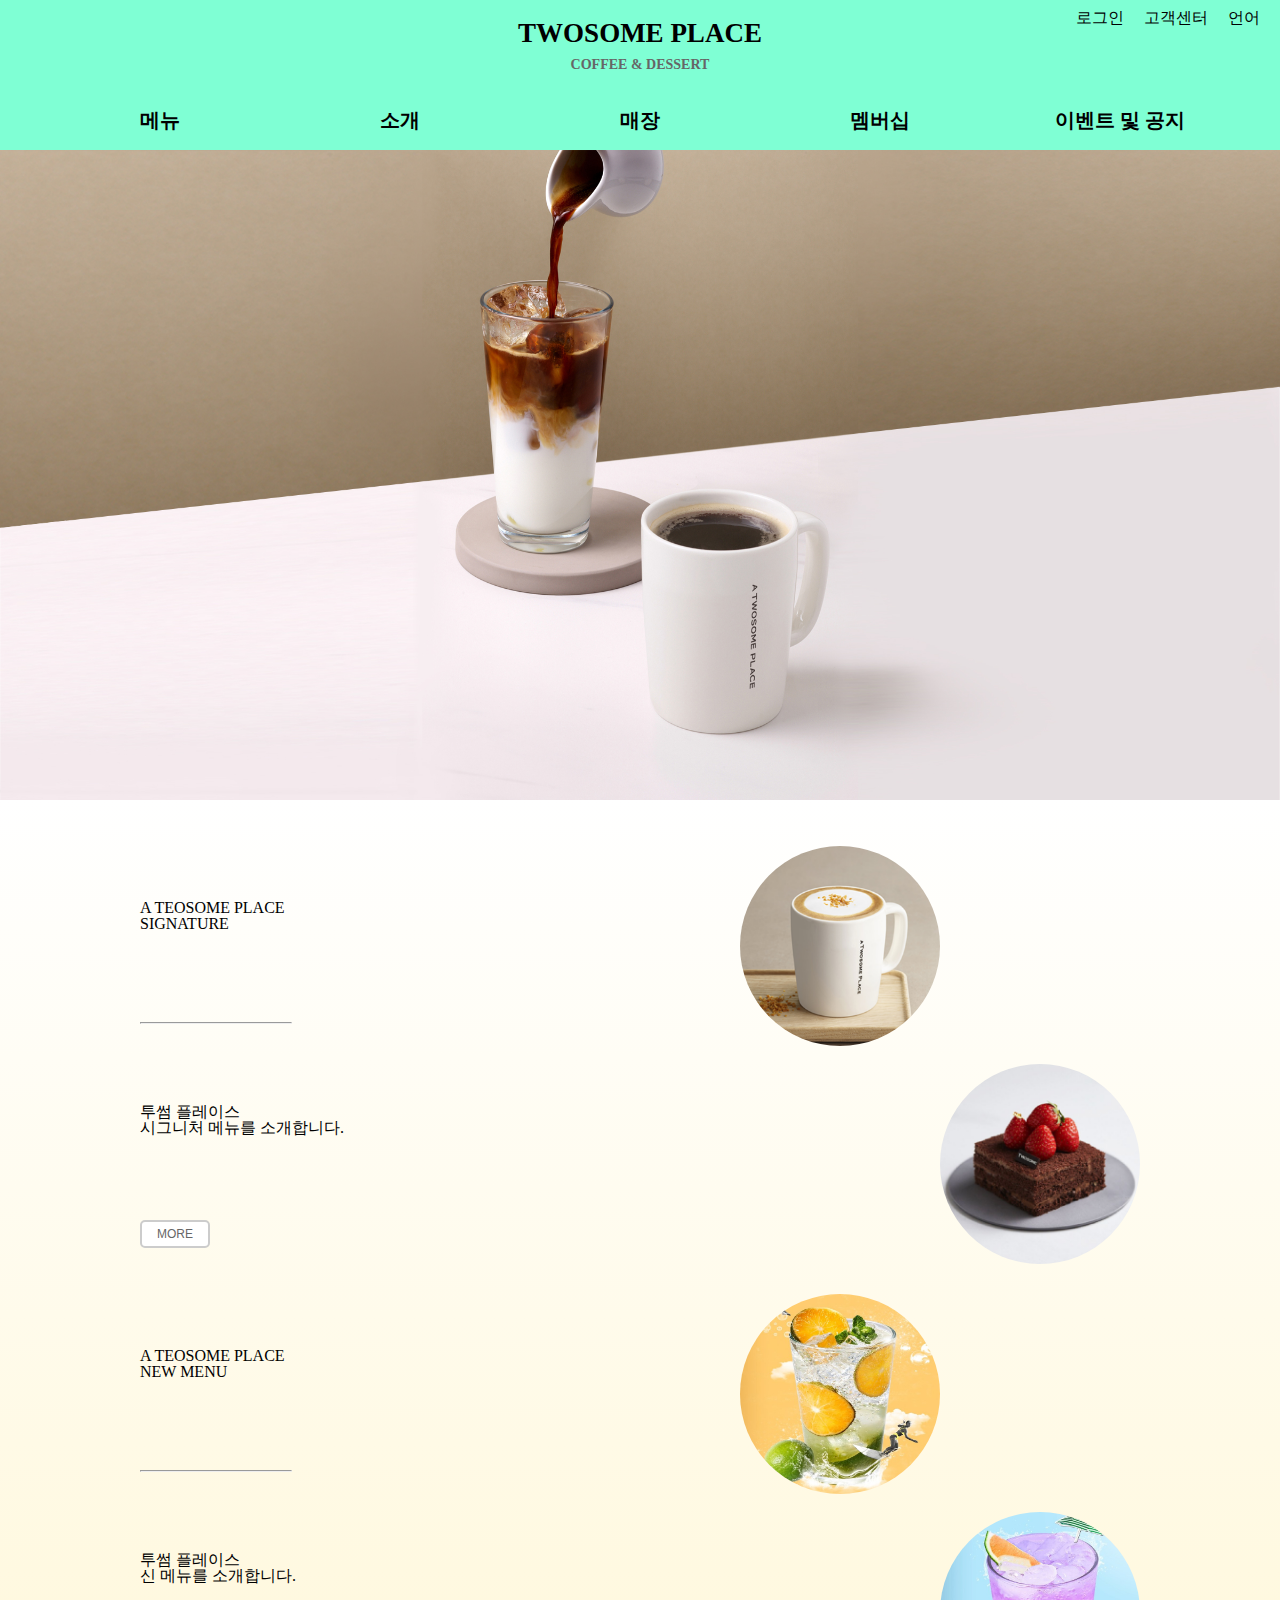
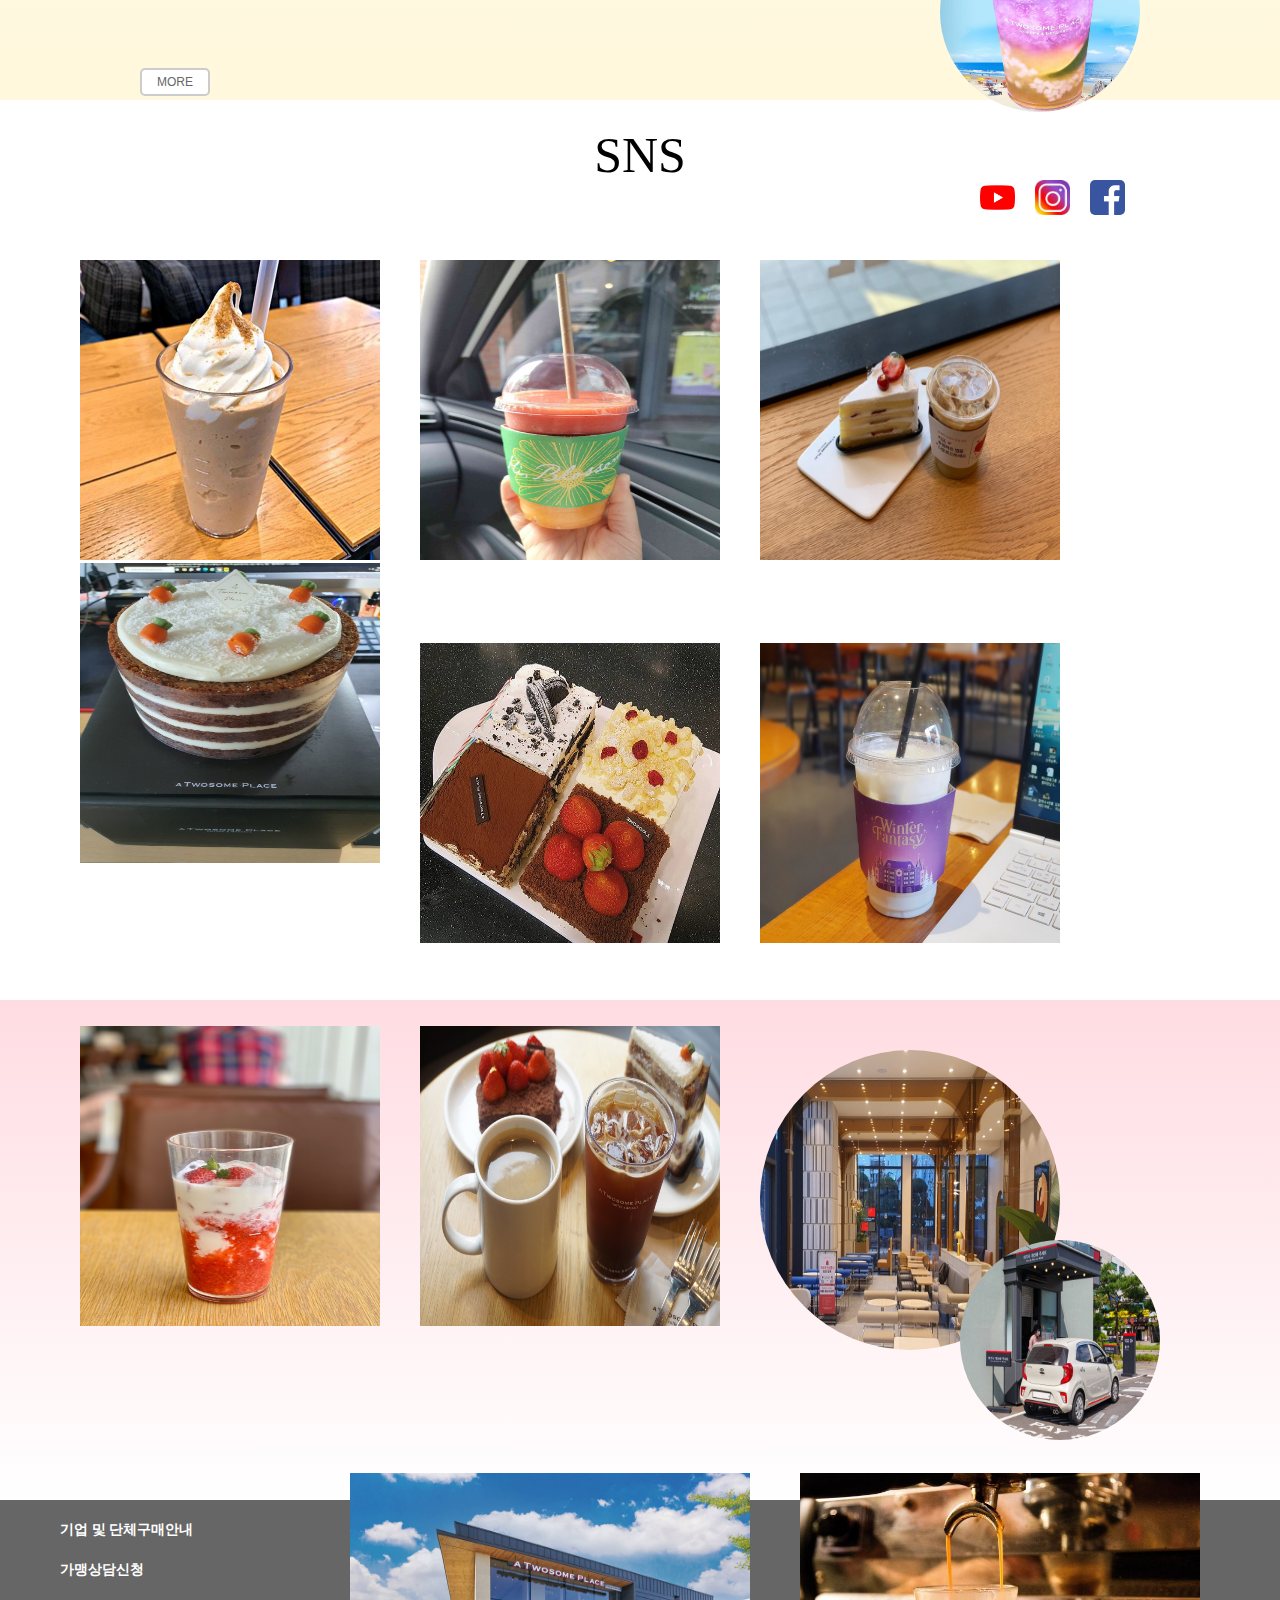
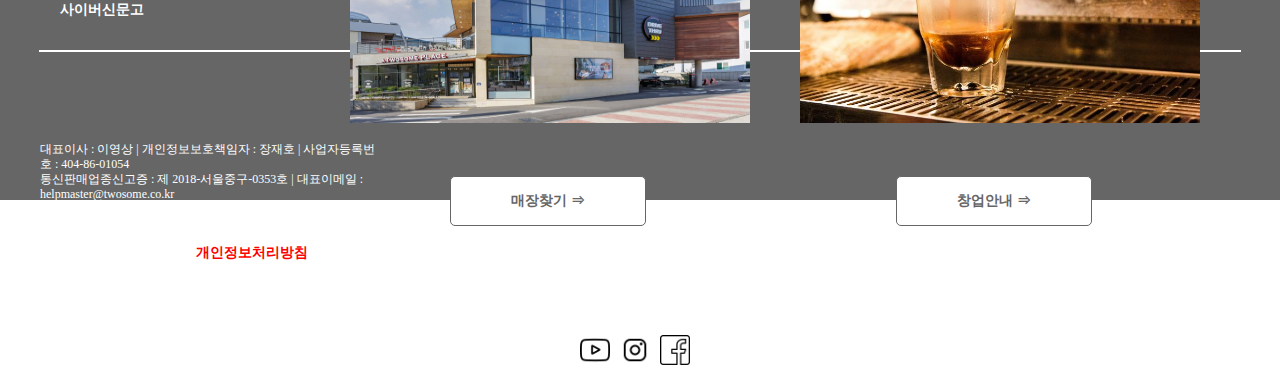
==== commit 2bc57a6f: "Add files via upload" ====
--- a/index.html
+++ b/index.html
@@ -8,6 +8,7 @@
     <title>Twosome Place</title>
     <link rel="stylesheet" href="./css/reset.css">
     <link rel="stylesheet" href="./css/index.css">
+    <link rel="stylesheet" href="./css/index480.css">
     <script src="./js/jquery.js"></script>
     <script src="./js/index.js"></script>
 </head>
@@ -22,6 +23,11 @@
                 <li><a href="#">언어</a></li>
             </ul>
             <div id="header_in">
+                <div class="navbtn">
+                    <div></div>
+                    <div></div>
+                    <div></div>
+                </div>
                 <div class="twosome">
                     <a href="#">
                         <p>TWOSOME PLACE<br>
@@ -111,8 +117,12 @@
                 <button class="button">MORE</button>
                 <div class="menu_img">
                     <ul>
-                        <li><a href=""><img src="./images/strawberry.png" alt="" /></a></li>
-                        <li class="img2"><a href=""><img src="./images/icebox.jpg" alt="" /></a></li>
+                        <li><a href="#">
+                                <img src="./images/292763734_1109641686562916_88512104832265167411_n.jpg" alt="" /></a>
+                        </li>
+                        <li class="img2"><a href="#">
+                                <img src="./images/293287769_1466221000495604_40138146313419223455_n.jpg" alt="" /></a>
+                        </li>
                     </ul>
                 </div>
                 <div class="menu">
--- a/css/index.css
+++ b/css/index.css
@@ -97,6 +97,7 @@
     justify-content: center;
     z-index: 9999;
     background-color: #fff;
+    transition: 0.5s;
 }
 
 #header .nav_btn {
@@ -144,7 +145,6 @@
 #main {
     width: 100%;
     height: 650px;
-    position: relative;
 }
 
 #main .group {
@@ -244,6 +244,7 @@
 
 #con_in .menu_img img {
     width: 200px;
+    height: 200px;
     border-radius: 50%;
     margin: 5px 100px;
 }
--- a/css/index480.css
+++ b/css/index480.css
@@ -0,0 +1,406 @@
+@media screen and (max-width:480px) {
+    #wrap {
+        width: 100%;
+    }
+
+    #header {
+        width: 100%;
+        height: 100px;
+    }
+
+    #header .login {
+        display: none;
+    }
+
+    #header a {
+        font-size: 12px;
+    }
+
+    #header_in {
+        width: 100%;
+        background-color: #fff;
+    }
+
+    #header_in .navbtn {
+        width: 100px;
+        height: 100px;
+        padding: 20px;
+        box-sizing: border-box;
+    }
+
+    #header_in .navbtn>div {
+        width: 50px;
+        height: 8px;
+        background-color: red;
+    }
+
+    #header_in .navbtn>div:nth-child(2) {
+        margin-top: 5px;
+        width: 50px;
+        height: 8px;
+        background-color: red;
+    }
+
+    #header_in .navbtn>div:nth-child(3) {
+        margin-top: 5px;
+        width: 50px;
+        height: 8px;
+        background-color: red;
+    }
+
+    #header_in .twosome {
+        width: 45%;
+        /* 560px */
+        margin-top: -90px;
+    }
+
+    #header_in .twosome p {
+        font-size: 4vw;
+    }
+
+    #header_in .twosome span {
+        font-size: 2vw;
+    }
+
+    #header_in .nav {
+        display: none;
+    }
+
+
+
+
+
+
+    /* main */
+    #main {
+        width: 100%;
+        height: 300px;
+    }
+
+    #main .group {
+        width: 100%;
+        height: 300px;
+    }
+
+    #main .main_img li {
+        width: 100%;
+        height: 300px;
+    }
+
+    #main .main_img img {
+        width: 100%;
+        height: 300px;
+    }
+
+
+
+
+
+
+    #contents {
+        width: 100%;
+        height: 530px;
+    }
+
+    #con_in {
+        width: 100%;
+    }
+
+    #con_in .menu {
+        width: 250px;
+        height: 200px;
+        padding-top: 20px;
+        box-sizing: border-box;
+    }
+
+    #con_in .menu p {
+        font-size: 3vw;
+        font-weight: 600;
+        padding: 20px 0 0 10px;
+        box-sizing: border-box;
+    }
+
+    #con_in .menu span {}
+
+    #con_in .menu hr {
+        margin: 20px 0 0 0;
+    }
+
+    #con_in .button {
+        margin: 20px 0 0 10px;
+        font-size: 2.5vw;
+    }
+
+    #con_in .menu_img {
+        float: right;
+        width: 250px;
+        height: 200px;
+        margin-top: 1px;
+    }
+
+    #con_in .menu_img li {
+        margin-top: 10px;
+    }
+
+    #con_in .menu_img img {
+        width: 100px;
+        border-radius: 50%;
+        margin: 5px 30px;
+    }
+
+    #con_in .menu_img .img2 {
+        margin: 5px 80px;
+    }
+
+
+
+
+
+
+
+    /* sns */
+    #sns {
+        width: 100%;
+        height: 400px;
+    }
+
+    #sns .sns_btn {
+        float: right;
+        width: 150px;
+        height: 50px;
+        margin-right: 10px;
+    }
+
+    #sns .sns_btn ul {}
+
+    #sns .sns_btn li {
+        float: left;
+        margin-right: 20px;
+    }
+
+    #sns .sns_btn img {
+        width: 25px;
+        height: 25px;
+        border-radius: 5px;
+    }
+
+    #sns h2 {
+        font-size: 35px;
+        text-align: center;
+        padding-top: 30px;
+        box-sizing: border-box;
+    }
+
+    #sns .sns_group {
+        width: 100%;
+        height: auto;
+    }
+
+    #sns .sns_group .sns_h {
+        width: 100%;
+        height: 100px;
+        padding: 60px 0 0 17px;
+        box-sizing: border-box;
+    }
+
+    #sns .sns_group .sns_h li {
+        float: left;
+        margin-right: 15px;
+    }
+
+    #sns .sns_group .sns_h img {
+        width: 100px;
+        height: 100px;
+    }
+
+    #sns .sns_group .sns_b {
+        width: 100%;
+        height: 100px;
+        padding-left: 17px;
+        box-sizing: border-box;
+    }
+
+    #sns .sns_group .sns_b li {
+        float: left;
+        margin: 20px 15px 0 0;
+    }
+
+    #sns .sns_group .sns_b img {
+        width: 100px;
+        height: 100px;
+    }
+
+
+
+
+
+
+
+
+
+
+    /* franchise */
+    #franchise {
+        width: 100%;
+        height: 400px;
+        background: linear-gradient(rgb(255, 220, 226), #fff);
+    }
+
+    #franchise .franchise_l {
+        display: none;
+    }
+
+    #franchise .franchise_r {
+        float: none;
+        width: 100%;
+        height: 200px;
+        position: relative;
+    }
+
+    #franchise .franchise_r ul {}
+
+    #franchise .franchise_r li {
+        float: none;
+        position: absolute;
+        top: 50px;
+        left: 260px;
+    }
+
+    #franchise .franchise_r li:nth-child(2) {
+        margin: 30px 0 0 -200px;
+    }
+
+    #franchise .franchise_r li img {
+        width: 170px;
+        height: 100px;
+    }
+
+    #franchise .btn {
+        width: 500px;
+        height: 50px;
+        margin: 0;
+        position: fixed;
+    }
+
+    #franchise .btn ul {
+        width: 410px;
+        position: absolute;
+        top: 30px;
+        left: 70px;
+    }
+
+    #franchise .btn li {
+        margin: 0;
+        display: flex;
+        justify-content: space-between;
+        align-items: center;
+    }
+
+    #franchise .btn button {
+        padding: 15px 40px;
+        box-sizing: border-box;
+    }
+
+
+
+
+
+
+
+    /* footer */
+    #footer {
+        width: 100%;
+        height: 300px;
+        background-color: #666;
+    }
+
+    #footer .footer_top {
+        margin: 0 auto;
+        width: 100%;
+        height: 150px;
+    }
+
+    #footer .address {
+        float: right;
+        line-height: 15px;
+        padding: 20px 10px 0 0;
+        box-sizing: border-box;
+    }
+
+    #footer .address li {
+        font-size: 1vw;
+        color: #fff;
+    }
+
+    #footer .footer_l {
+        padding: 20px 0 0 10px;
+        box-sizing: border-box;
+        line-height: 30px;
+    }
+
+    #footer .footer_l li {
+        font-size: 1vw;
+        font-weight: 600;
+        color: #fff;
+    }
+
+    #footer .footer_line {
+        margin: 0 auto;
+        width: 100%;
+        border: 1px solid #fff;
+    }
+
+    #footer .footer_btm {
+        margin: 0 auto;
+        width: 100%;
+        height: 150px;
+    }
+
+    #footer .footer_btn li {
+        float: left;
+        font-size: 1vw;
+        font-weight: 600;
+        color: #fff;
+        margin: 10px 35px 0 0;
+    }
+
+    #footer .footer_btn li:first-child {
+        margin-left: 90px;
+    }
+
+    #footer .footer_btn li:nth-child(2) {
+        color: red;
+    }
+
+    #footer .footer_btn li:nth-child(4) {
+        margin-left: 105px;
+    }
+
+    #footer .footer_sns {
+        float: right;
+        width: 120px;
+        height: 30px;
+        margin: 65px 0 0 0;
+    }
+
+    #footer .footer_sns li {
+        float: left;
+    }
+
+    #footer .footer_sns li a {
+        margin-right: 5px;
+    }
+
+    #footer .footer_sns img {
+        width: 30px;
+        height: 30px;
+    }
+
+    #footer .footer_btm p {
+        font-size: 0.8vw;
+        color: #fff;
+        line-height: 15px;
+        padding-top: 65px;
+        box-sizing: border-box;
+    }
+}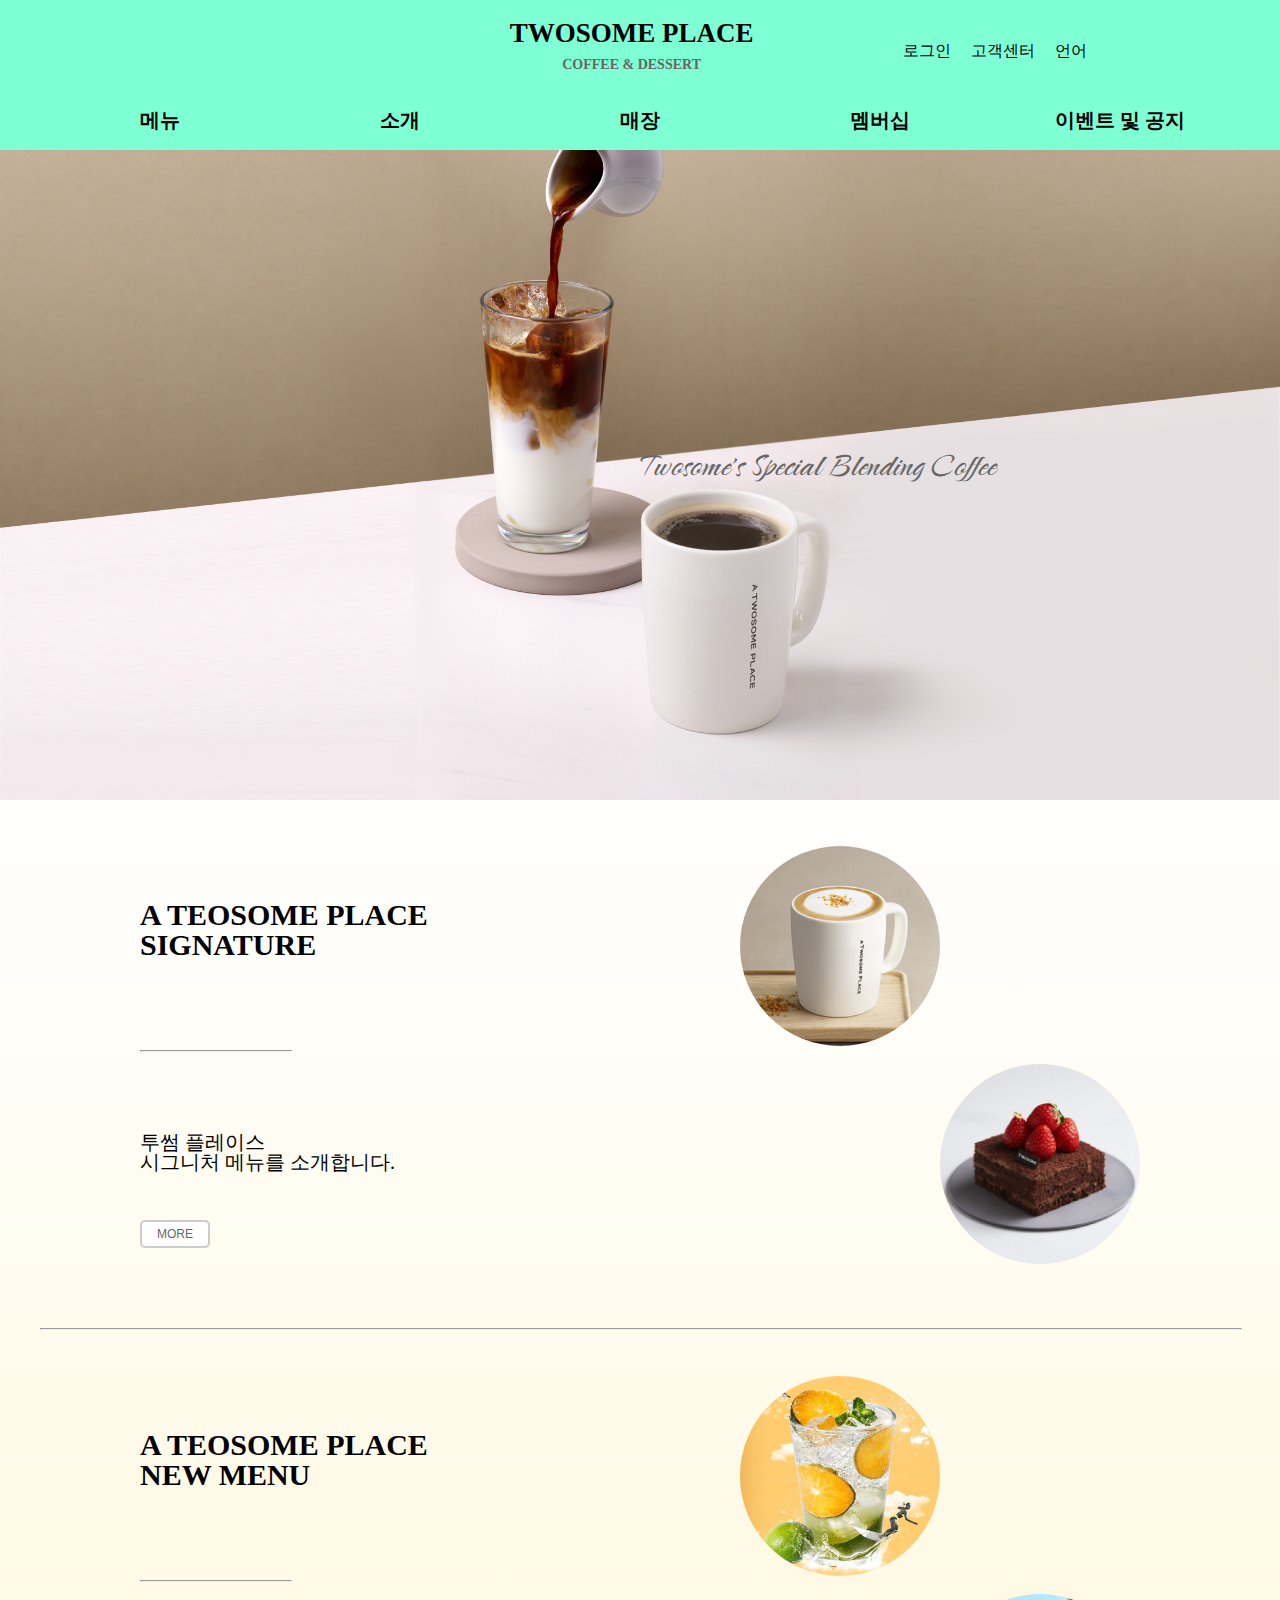
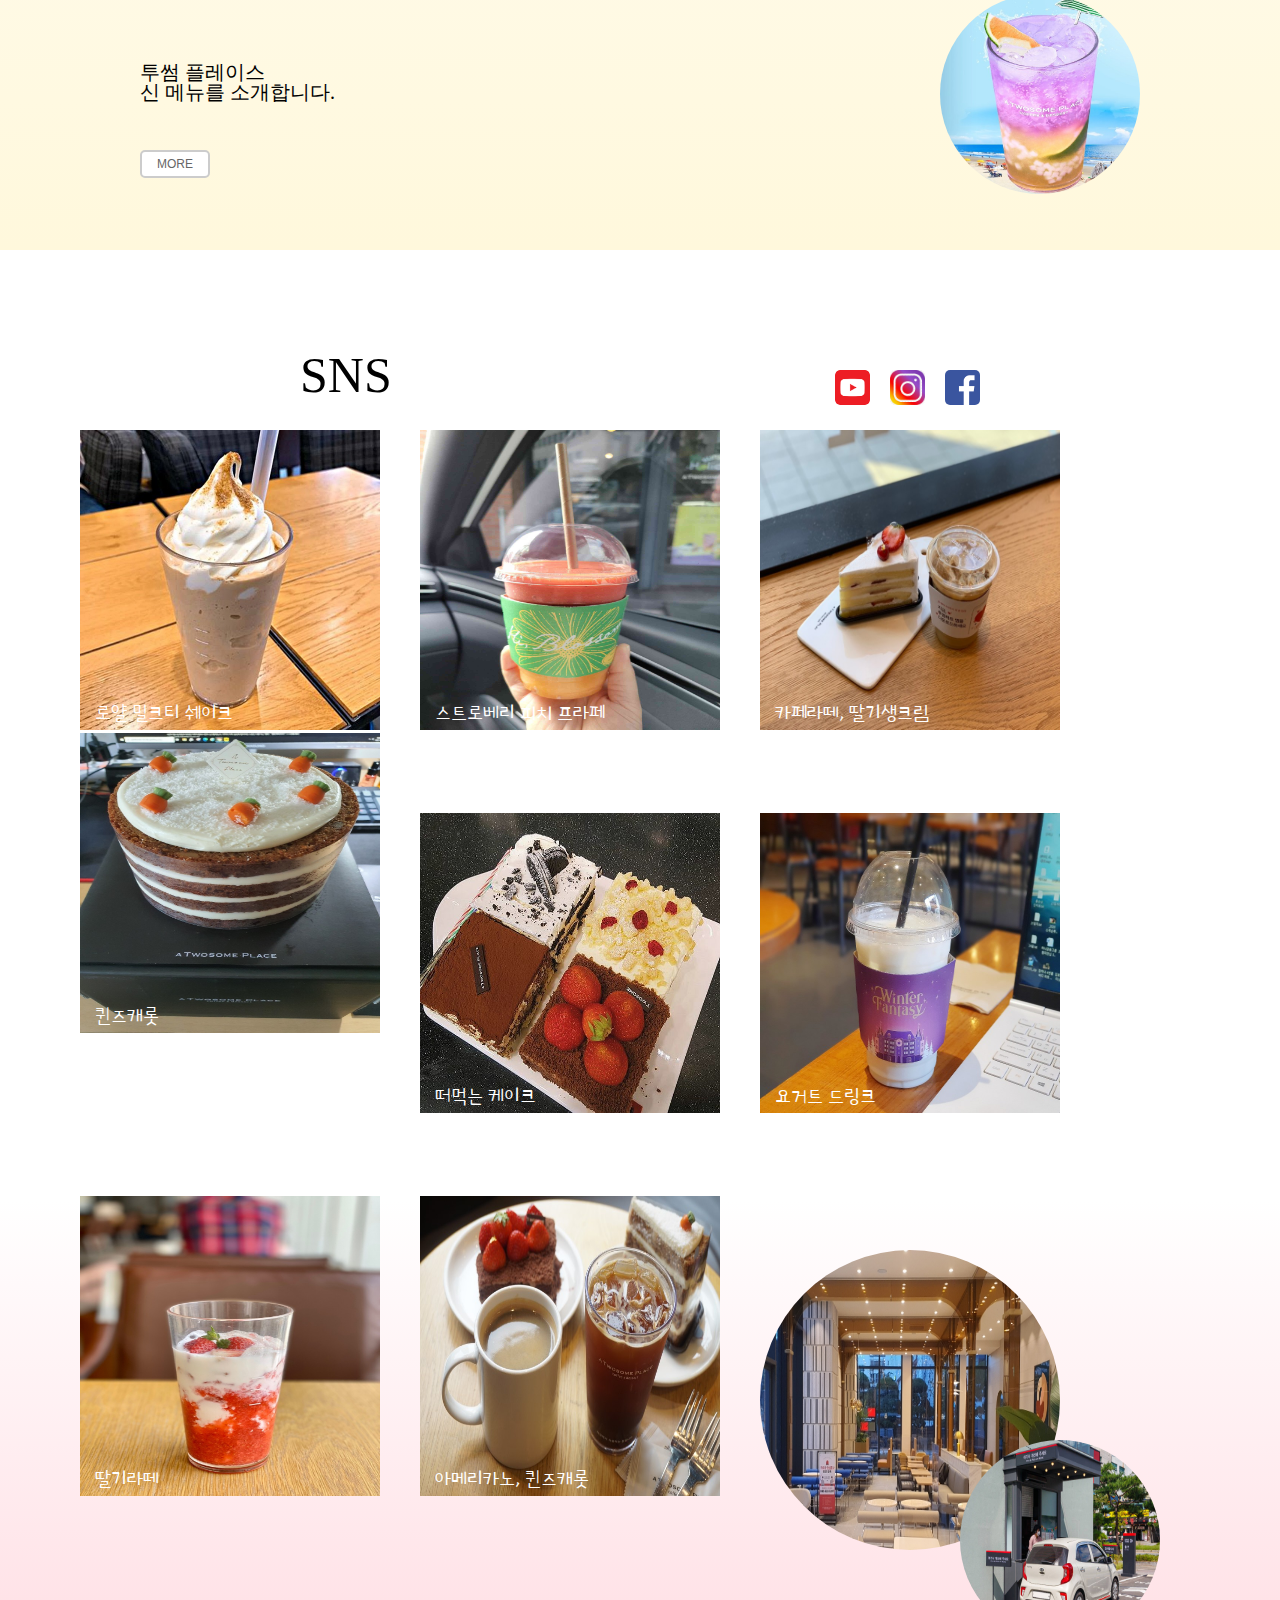
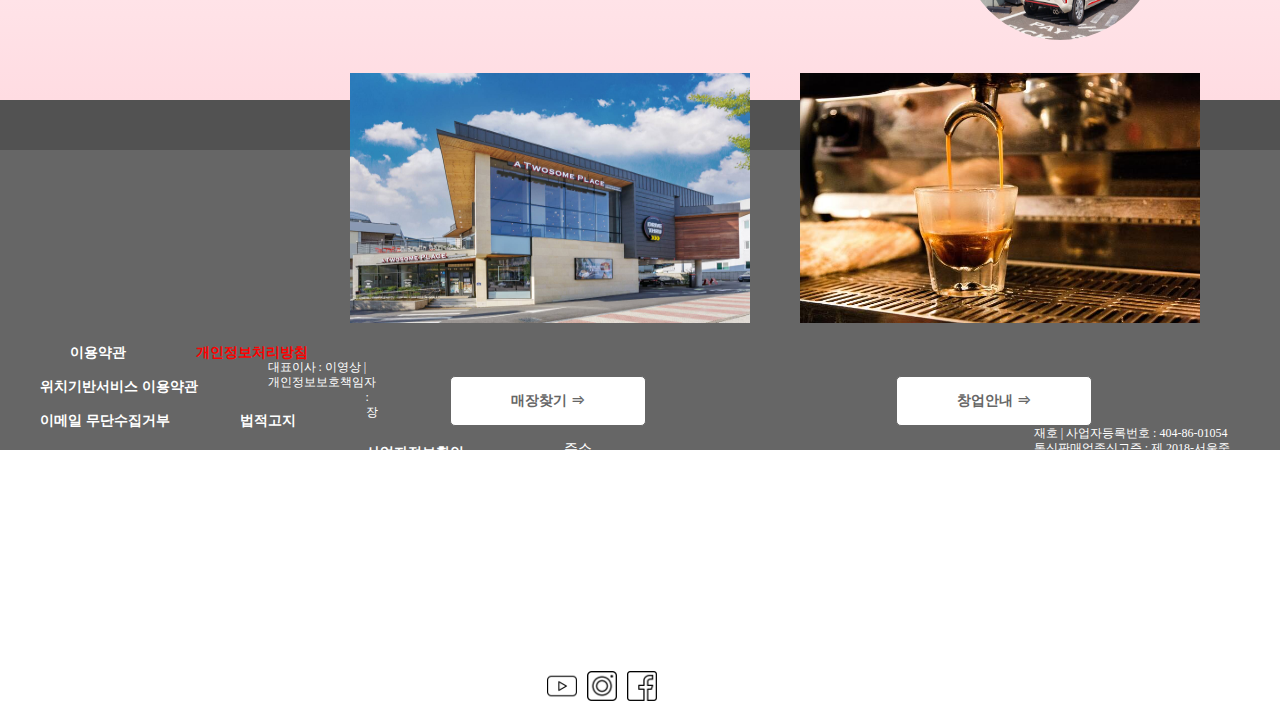
==== commit 650bea75: "Add files via upload" ====
--- a/index.html
+++ b/index.html
@@ -9,6 +9,7 @@
     <link rel="stylesheet" href="./css/reset.css">
     <link rel="stylesheet" href="./css/index.css">
     <link rel="stylesheet" href="./css/index480.css">
+    <link href="https://fonts.googleapis.com/css2?family=Caramel&family=Poor+Story&display=swap" rel="stylesheet">
     <script src="./js/jquery.js"></script>
     <script src="./js/index.js"></script>
 </head>
@@ -48,7 +49,7 @@
             <div class="navbar">
                 <div class="nav_btn">
                     <ul>
-                        <li><a href="#">COFFEE</a></li>
+                        <li><a href="./coffeestory.html">COFFEE</a></li>
                         <li><a href="#">DESSERT</a></li>
                         <li><a href="#">DELI</a></li>
                         <li><a href="#">MD</a></li>
@@ -67,7 +68,7 @@
                         <li><a href="#">등급 및 혜택</a></li>
                     </ul>
                     <ul>
-                        <li><a href="#">이벤트</a></li>
+                        <li><a href="./event.html">이벤트</a></li>
                         <li><a href="#">공지사항</a></li>
                     </ul>
                 </div>
@@ -85,8 +86,12 @@
             <div class="group">
                 <div class="main_img">
                     <ul>
-                        <li><img src="./images/main1.jpg" alt="" /></li>
-                        <li><img src="./images/main2.jpg" alt="" /></li>
+                        <li><img src="./images/main1.jpg" alt="" />
+                            <span class="main_coffee">Twosome's Special Blending Coffee</span>
+                        </li>
+                        <li><img src="./images/main2.jpg" alt="" />
+                            <span class="main_dessert">Twosome's special dessert</span>
+                        </li>
                     </ul>
                 </div>
             </div>
@@ -107,14 +112,15 @@
                     </ul>
                 </div>
                 <div class="menu">
-                    <p>A TEOSOME PLACE<br>
+                    <p class="menu_h">A TEOSOME PLACE<br>
                         <span>SIGNATURE</span>
                     </p>
                     <hr>
-                    <p>투썸 플레이스<br>
+                    <p class="menu_b">투썸 플레이스<br>
                         시그니처 메뉴를 소개합니다.</p>
                 </div>
-                <button class="button">MORE</button>
+                <button class="button" onclick="location.href='./coffeestory.html'">MORE</button>
+                <hr class="line">
                 <div class="menu_img">
                     <ul>
                         <li><a href="#">
@@ -126,14 +132,14 @@
                     </ul>
                 </div>
                 <div class="menu">
-                    <p>A TEOSOME PLACE<br>
+                    <p class="menu_h">A TEOSOME PLACE<br>
                         <span>NEW MENU</span>
                     </p>
                     <hr>
-                    <p>투썸 플레이스<br>
+                    <p class="menu_b">투썸 플레이스<br>
                         신 메뉴를 소개합니다.</p>
                 </div>
-                <button class="button">MORE</button>
+                <button class="button" onclick="location.href='./event.html'">MORE</button>
             </div>
         </div>
 
@@ -144,8 +150,8 @@
 
         <!-- SNS -->
         <div id="sns">
-            <h2>SNS</h2>
             <div class="sns_btn">
+                <h2>SNS</h2>
                 <ul>
                     <li><a href="#"><img src="./images/youtube.png" alt="" /></a></li>
                     <li><a href="#"><img src="./images/instagram.png" alt="" /></a></li>
@@ -154,16 +160,32 @@
             </div>
             <div class="sns_group">
                 <ul class="sns_h">
-                    <li><img src="./images/Milk tea shake.jpg" alt="" /></li>
-                    <li><img src="./images/Strawberry peach frappe.jpg" alt="" /></li>
-                    <li><img src="./images/Strawberry cake.jpg" alt="" /></li>
-                    <li><img src="./images/Carrot cake.jpg" alt="" /></li>
+                    <li><img src="./images/Milk tea shake.jpg" alt="" />
+                        <span>로얄 밀크티 쉐이크</span>
+                    </li>
+                    <li><img src="./images/Strawberry peach frappe.jpg" alt="" />
+                        <span>스트로베리 피치 프라페</span>
+                    </li>
+                    <li><img src="./images/Strawberry cake.jpg" alt="" />
+                        <span>카페라떼, 딸기생크림</span>
+                    </li>
+                    <li><img src="./images/Carrot cake.jpg" alt="" />
+                        <span>퀸즈캐롯</span>
+                    </li>
                 </ul>
                 <ul class="sns_b">
-                    <li><img src="./images/Cake.jpg" alt="" /></li>
-                    <li><img src="./images/yogurt drink.jpg" alt="" /></li>
-                    <li><img src="./images/Strawberry latte.jpg" alt="" /></li>
-                    <li><img src="./images/Coffee.jpg" alt="" /></li>
+                    <li><img src="./images/Cake.jpg" alt="" />
+                        <span>떠먹는 케이크</span>
+                    </li>
+                    <li><img src="./images/yogurt drink.jpg" alt="" />
+                        <span>요거트 드링크</span>
+                    </li>
+                    <li><img src="./images/Strawberry latte.jpg" alt="" />
+                        <span>딸기라떼</span>
+                    </li>
+                    <li><img src="./images/Coffee.jpg" alt="" />
+                        <span>아메리카노, 퀸즈캐롯</span>
+                    </li>
                 </ul>
             </div>
         </div>
@@ -203,6 +225,47 @@
         <!-- 하단 -->
         <div id="footer">
             <div class="footer_top">
+                <ul class="footer_btn">
+                    <li>이용약관</li>
+                    <li>개인정보처리방침</li>
+                    <li>위치기반서비스 이용약관</li>
+                    <li>이메일 무단수집거부</li>
+                    <li>법적고지</li>
+                    <li>사업자정보확인</li>
+                </ul>
+            </div>
+            <div class="footer_btm">
+                <ul class="address">
+                    <li><b>주소</b><br>
+                        서울특별시 중구 을지로 170, 8층(을지로4가, 을지트윈타워)투썸플레이스(주)</li><br>
+                    <li><b>연락처</b><br>
+                        고객센터 : 1577-4410 팩스 : 02-2058-6777</li>
+                </ul>
+                <ul class="footer_l">
+                    <li>기업 및 단체구매안내</li>
+                    <li>가맹상담신청</li>
+                    <li>사이버신문고</li>
+                </ul>
+                <ul class="footer_sns">
+                    <li><a href="#"><img src="./images/youtube1.png" alt="" /></a></li>
+                    <li><a href=" #"><img src="./images/instageam1.png" alt="" /></a></li>
+                    <li><a href="#"><img src="./images/facebook1.png" alt="" /></a></li>
+                </ul>
+                <p>대표이사 : 이영상 | 개인정보보호책임자 : 장재호 | 사업자등록번호 : 404-86-01054<br>
+                    통신판매업종신고증 : 제 2018-서울중구-0353호 | 대표이메일 : helpmaster@twosome.co.kr<br>
+                    Copyright ⓒ 2021 A TWOSOME PLACE Co. LTD. All Rights Reserved.</p>
+            </div>
+
+
+
+
+
+
+
+
+
+
+            <!-- <div class="footer_top">
                 <ul class="address">
                     <li><b>주소</b><br>
                         서울특별시 중구 을지로 170, 8층(을지로4가, 을지트윈타워)투썸플레이스(주)</li><br>
@@ -233,7 +296,7 @@
                 <p>대표이사 : 이영상 | 개인정보보호책임자 : 장재호 | 사업자등록번호 : 404-86-01054<br>
                     통신판매업종신고증 : 제 2018-서울중구-0353호 | 대표이메일 : helpmaster@twosome.co.kr<br>
                     Copyright ⓒ 2021 A TWOSOME PLACE Co. LTD. All Rights Reserved.</p>
-            </div>
+            </div> -->
         </div>
     </div>
 </body>
--- a/css/index.css
+++ b/css/index.css
@@ -23,11 +23,20 @@
 
 #header .login {
     float: right;
+    margin: 40px 290px 0 0;
+    width: 300px;
+    height: 50px;
 }
 
 #header .login li {
     float: left;
+    color: #666;
     margin: 10px 20px 0 0;
+}
+
+#header .login li a:hover {
+    color: red;
+    /* border-bottom: 2px solid red; */
 }
 
 #header a {
@@ -88,6 +97,10 @@
     color: black;
 }
 
+#header_in .nav li a:hover {
+    color: rgba(255, 0, 0, 0.651);
+}
+
 #header .navbar {
     position: absolute;
     top: 150px;
@@ -163,7 +176,6 @@
     position: absolute;
     top: 0;
     left: 0;
-
 }
 
 #main .main_img li:nth-child(1) {
@@ -179,6 +191,31 @@
     height: 650px;
 }
 
+#main .main_coffee {
+    float: left;
+    font-size: 40px;
+    color: #666;
+    position: absolute;
+    top: 45%;
+    left: 50%;
+    z-index: 9999;
+    font-family: 'Caramel', cursive;
+}
+
+#main .main_dessert {
+    float: left;
+    font-size: 50px;
+    color: #666;
+    position: absolute;
+    top: 43%;
+    left: 30%;
+    z-index: 9999;
+    font-family: 'Caramel', cursive;
+}
+
+
+
+
 
 
 
@@ -187,7 +224,7 @@
 /* contents */
 #contents {
     width: 100%;
-    height: 100vh;
+    height: 1050px;
     background: linear-gradient(#fff, cornsilk);
 }
 
@@ -205,8 +242,9 @@
     /* background-color: aliceblue; */
 }
 
-#con_in .menu p {
-    margin: 0 auto;
+#con_in .menu_h {
+    font-size: 30px;
+    font-weight: 900;
     padding: 80px 0 0 100px;
     box-sizing: border-box;
 }
@@ -216,6 +254,12 @@
 #con_in .menu hr {
     width: 150px;
     margin: 90px 0 0 100px;
+}
+
+#con_in .menu_b {
+    font-size: 20px;
+    padding: 80px 0 0 100px;
+    box-sizing: border-box;
 }
 
 #con_in .button {
@@ -231,6 +275,12 @@
     cursor: pointer;
 }
 
+#con_in .line {
+    width: 1200px;
+    margin-top: 80px;
+    text-align: center;
+}
+
 #con_in .menu_img {
     float: right;
     width: 600px;
@@ -265,51 +315,54 @@
 /* sns */
 #sns {
     width: 100%;
-    height: 100vh;
+    height: 950px;
 }
 
 #sns .sns_btn {
+    width: 100%;
+    height: 50px;
+    padding: 100px 0 0 0;
+    box-sizing: border-box;
+}
+
+#sns .sns_btn h2 {
+    width: 100px;
+    font-size: 50px;
+    margin: 0 0 0 300px;
+    display: inline-block
+}
+
+#sns .sns_btn ul {
     float: right;
+    margin: 20px 280px 10px 0;
+}
+
+#sns .sns_btn li {
+    float: left;
+    margin-right: 20px;
+}
+
+#sns .sns_btn img {
+    width: 35px;
+    height: 35px;
+    border-radius: 5px;
+}
+
+#sns .sns_group {
+    width: 100%;
+    height: auto;
+}
+
+#sns .sns_group .sns_h {
+    padding: 80px 0 0 290px;
+    box-sizing: border-box;
+}
+
+#sns .sns_group .sns_h li {
+    float: left;
+    margin-right: 40px;
     width: 300px;
-    height: 50px;
-    margin-right: 200px;
-}
-
-#sns .sns_btn ul {}
-
-#sns .sns_btn li {
-    float: left;
-    margin-right: 20px;
-}
-
-#sns .sns_btn img {
-    width: 50px;
-    height: 50px;
-    border-radius: 5px;
-}
-
-#sns h2 {
-    font-size: 50px;
-    text-align: center;
-    padding-top: 30px;
-    box-sizing: border-box;
-}
-
-#sns .sns_group {
-    width: 100%;
-    height: auto;
-}
-
-#sns .sns_group .sns_h {
-    width: 100%;
-    height: 300px;
-    padding: 80px 0 0 290px;
-    box-sizing: border-box;
-}
-
-#sns .sns_group .sns_h li {
-    float: left;
-    margin-right: 40px;
+    position: relative;
 }
 
 #sns .sns_group .sns_h img {
@@ -317,9 +370,17 @@
     height: 300px;
 }
 
+#sns .sns_group .sns_h span {
+    width: 300px;
+    font-size: 20px;
+    color: #fff;
+    position: absolute;
+    top: 90%;
+    left: 5%;
+    font-family: 'Poor Story', cursive;
+}
+
 #sns .sns_group .sns_b {
-    width: 100%;
-    height: 300px;
     padding-left: 290px;
     box-sizing: border-box;
 }
@@ -327,6 +388,8 @@
 #sns .sns_group .sns_b li {
     float: left;
     margin: 80px 40px 0 0;
+    width: 300px;
+    position: relative;
 }
 
 #sns .sns_group .sns_b img {
@@ -334,6 +397,15 @@
     height: 300px;
 }
 
+#sns .sns_group .sns_b span {
+    width: 300px;
+    font-size: 20px;
+    color: #fff;
+    position: absolute;
+    top: 90%;
+    left: 5%;
+    font-family: 'Poor Story', cursive;
+}
 
 
 
@@ -348,7 +420,7 @@
 #franchise {
     width: 100%;
     height: 500px;
-    background: linear-gradient(rgb(255, 220, 226), #fff);
+    background: linear-gradient(#fff, rgb(255, 220, 226));
 }
 
 #franchise .franchise_l {
@@ -446,20 +518,49 @@
 /* footer */
 #footer {
     width: 100%;
-    height: 300px;
+    height: 350px;
     background-color: #666;
 }
 
 #footer .footer_top {
+    width: 100%;
+    height: 50px;
+    background-color: rgb(82, 82, 82);
+}
+
+#footer .footer_btn {
     margin: 0 auto;
     width: 1200px;
-    height: 150px;
+    height: 50px;
+
+}
+
+#footer .footer_btn li {
+    float: left;
+    font-size: 14px;
+    font-weight: 600;
+    color: #fff;
+    margin: 20px 70px 0 0;
+}
+
+#footer .footer_btn li:first-child {
+    margin-left: 30px;
+}
+
+#footer .footer_btn li:nth-child(2) {
+    color: red;
+}
+
+#footer .footer_btm {
+    margin: 0 auto;
+    width: 1200px;
+    margin-top: 25px;
 }
 
 #footer .address {
-    float: right;
+    float: left;
     line-height: 25px;
-    padding: 10px 30px 0 0;
+    padding: 10px 0 0 30px;
     box-sizing: border-box;
 }
 
@@ -469,9 +570,10 @@
 }
 
 #footer .footer_l {
-    padding: 10px 0 0 20px;
-    box-sizing: border-box;
-    line-height: 40px;
+    float: right;
+    padding: 10px 210px 0 0;
+    box-sizing: border-box;
+    line-height: 25px;
 }
 
 #footer .footer_l li {
@@ -480,41 +582,12 @@
     color: #fff;
 }
 
-#footer .footer_line {
-    margin: 0 auto;
-    width: 1200px;
-    border: 1px solid #fff;
-}
-
-#footer .footer_btm {
-    margin: 0 auto;
-    width: 1200px;
-    height: 150px;
-}
-
-#footer .footer_btn {}
-
-#footer .footer_btn li {
-    float: left;
-    font-size: 14px;
-    font-weight: 600;
-    color: #fff;
-    margin: 20px 70px 0 0;
-}
-
-#footer .footer_btn li:first-child {
-    margin-left: 30px;
-}
-
-#footer .footer_btn li:nth-child(2) {
-    color: red;
-}
-
 #footer .footer_sns {
     float: right;
-    width: 120px;
+    width: 150px;
     height: 30px;
-    margin: 75px 40px 0 0;
+    margin: 110px 200px 0 0;
+    display: inline;
 }
 
 #footer .footer_sns li {
@@ -534,9 +607,10 @@
     font-size: 12px;
     color: #fff;
     line-height: 15px;
-    padding-top: 90px;
-    box-sizing: border-box;
-}
+    padding: 180px 0 0 30px;
+    box-sizing: border-box;
+}
+
 
 
 
@@ -548,6 +622,14 @@
 
 /* 1500 */
 @media screen and (max-width:1500px) {
+    #header .login {
+        float: right;
+        margin: 2.6% 6% 0 0;
+        /* margin: 40px 290px 0 0; */
+        width: 300px;
+        height: 50px;
+    }
+
     #header_in {
         width: 100%;
         background-color: aquamarine;
@@ -674,19 +756,27 @@
         height: 35px;
     }
 
-    #sns h2 {
-        padding-top: 80px;
-        box-sizing: border-box;
+    #sns .sns_btn h2 {
+        margin-left: 5%;
     }
 
     #sns .sns_group .sns_h {
-        padding: 100px 0 0 70px;
-        box-sizing: border-box;
+        padding: 100px 0 0 30px;
+        box-sizing: border-box;
+    }
+
+    #sns .sns_group .sns_h li {
+        width: 230px;
+        margin-right: 5%;
     }
 
     #sns .sns_group .sns_h img {
         width: 230px;
         height: 230px;
+    }
+
+    #sns .sns_group .sns_h span {
+        width: 50%;
     }
 
     #sns .sns_group .sns_b {
--- a/css/index480.css
+++ b/css/index480.css
@@ -92,6 +92,15 @@
         height: 300px;
     }
 
+    #main .main_coffee {
+        font-size: 4vw;
+    }
+
+    #main .main_dessert {
+        font-size: 4vw;
+    }
+
+
 
 
 
@@ -99,11 +108,12 @@
 
     #contents {
         width: 100%;
-        height: 530px;
+        height: 540px;
     }
 
     #con_in {
         width: 100%;
+        height: 540px;
     }
 
     #con_in .menu {
@@ -127,15 +137,20 @@
     }
 
     #con_in .button {
-        margin: 20px 0 0 10px;
+        margin: 10px 0 0 10px;
         font-size: 2.5vw;
+    }
+
+    #con_in .line {
+        width: 100%;
+        margin-top: 30px;
     }
 
     #con_in .menu_img {
         float: right;
         width: 250px;
         height: 200px;
-        margin-top: 1px;
+        margin-top: 5px;
     }
 
     #con_in .menu_img li {
@@ -144,12 +159,13 @@
 
     #con_in .menu_img img {
         width: 100px;
+        height: 100px;
         border-radius: 50%;
-        margin: 5px 30px;
+        margin: 1% 0 0 15%;
     }
 
     #con_in .menu_img .img2 {
-        margin: 5px 80px;
+        margin: 1% 0 0 40%;
     }
 
 
@@ -165,17 +181,29 @@
     }
 
     #sns .sns_btn {
-        float: right;
-        width: 150px;
-        height: 50px;
-        margin-right: 10px;
-    }
-
-    #sns .sns_btn ul {}
+        width: 100%;
+        margin-right: 0;
+        padding: 0;
+    }
+
+    #sns .sns_btn h2 {
+        width: 30%;
+        font-size: 6vw;
+        margin-left: 5%;
+        padding: 10% 0 0 0;
+        box-sizing: border-box;
+    }
+
+    #sns .sns_btn ul {
+        width: 20%;
+        margin: 0;
+        margin-left: 100%;
+        margin-bottom: 2%;
+    }
 
     #sns .sns_btn li {
         float: left;
-        margin-right: 20px;
+        margin-right: 3%;
     }
 
     #sns .sns_btn img {
@@ -184,28 +212,20 @@
         border-radius: 5px;
     }
 
-    #sns h2 {
-        font-size: 35px;
-        text-align: center;
-        padding-top: 30px;
-        box-sizing: border-box;
-    }
-
     #sns .sns_group {
         width: 100%;
         height: auto;
     }
 
     #sns .sns_group .sns_h {
-        width: 100%;
-        height: 100px;
-        padding: 60px 0 0 17px;
+        padding: 10% 0 0 3%;
         box-sizing: border-box;
     }
 
     #sns .sns_group .sns_h li {
         float: left;
-        margin-right: 15px;
+        margin-right: 5%;
+        width: 20%;
     }
 
     #sns .sns_group .sns_h img {
@@ -213,16 +233,21 @@
         height: 100px;
     }
 
+    #sns .sns_group .sns_h span {
+        width: 100%;
+        font-size: 2.2vw;
+        top: 85%;
+    }
+
     #sns .sns_group .sns_b {
-        width: 100%;
-        height: 100px;
-        padding-left: 17px;
+        padding: 10% 0 0 3%;
         box-sizing: border-box;
     }
 
     #sns .sns_group .sns_b li {
         float: left;
-        margin: 20px 15px 0 0;
+        margin: 5% 5% 0 0;
+        width: 20%;
     }
 
     #sns .sns_group .sns_b img {
@@ -230,6 +255,11 @@
         height: 100px;
     }
 
+    #sns .sns_group .sns_b span {
+        width: 100%;
+        font-size: 2.2vw;
+        top: 85%;
+    }
 
 
 
@@ -242,8 +272,8 @@
     /* franchise */
     #franchise {
         width: 100%;
-        height: 400px;
-        background: linear-gradient(rgb(255, 220, 226), #fff);
+        height: 300px;
+        background: linear-gradient(#fff, rgb(255, 220, 226));
     }
 
     #franchise .franchise_l {
@@ -276,28 +306,25 @@
     }
 
     #franchise .btn {
-        width: 500px;
+        width: 82%;
         height: 50px;
         margin: 0;
-        position: fixed;
+        /* position: fixed; */
     }
 
     #franchise .btn ul {
-        width: 410px;
+        width: 100%;
         position: absolute;
-        top: 30px;
-        left: 70px;
+        top: 0;
+        left: 0;
     }
 
     #franchise .btn li {
-        margin: 0;
-        display: flex;
-        justify-content: space-between;
-        align-items: center;
+        margin: 0 22% 0 0;
     }
 
     #franchise .btn button {
-        padding: 15px 40px;
+        padding: 10px 20px;
         box-sizing: border-box;
     }
 
@@ -310,20 +337,20 @@
     /* footer */
     #footer {
         width: 100%;
-        height: 300px;
+        height: 280px;
         background-color: #666;
     }
 
     #footer .footer_top {
         margin: 0 auto;
         width: 100%;
-        height: 150px;
+        height: 50px;
     }
 
     #footer .address {
         float: right;
         line-height: 15px;
-        padding: 20px 10px 0 0;
+        padding: 5% 3% 0 2%;
         box-sizing: border-box;
     }
 
@@ -350,10 +377,8 @@
         border: 1px solid #fff;
     }
 
-    #footer .footer_btm {
-        margin: 0 auto;
-        width: 100%;
-        height: 150px;
+    #footer .footer_btn {
+        width: 100%;
     }
 
     #footer .footer_btn li {
@@ -380,7 +405,7 @@
         float: right;
         width: 120px;
         height: 30px;
-        margin: 65px 0 0 0;
+        margin: 15% 0 0 0;
     }
 
     #footer .footer_sns li {
@@ -394,13 +419,19 @@
     #footer .footer_sns img {
         width: 30px;
         height: 30px;
+    }
+
+    #footer .footer_btm {
+        margin: 0 auto;
+        width: 100%;
+        height: 150px;
     }
 
     #footer .footer_btm p {
         font-size: 0.8vw;
         color: #fff;
         line-height: 15px;
-        padding-top: 65px;
+        padding: 30% 0 0 2%;
         box-sizing: border-box;
     }
 }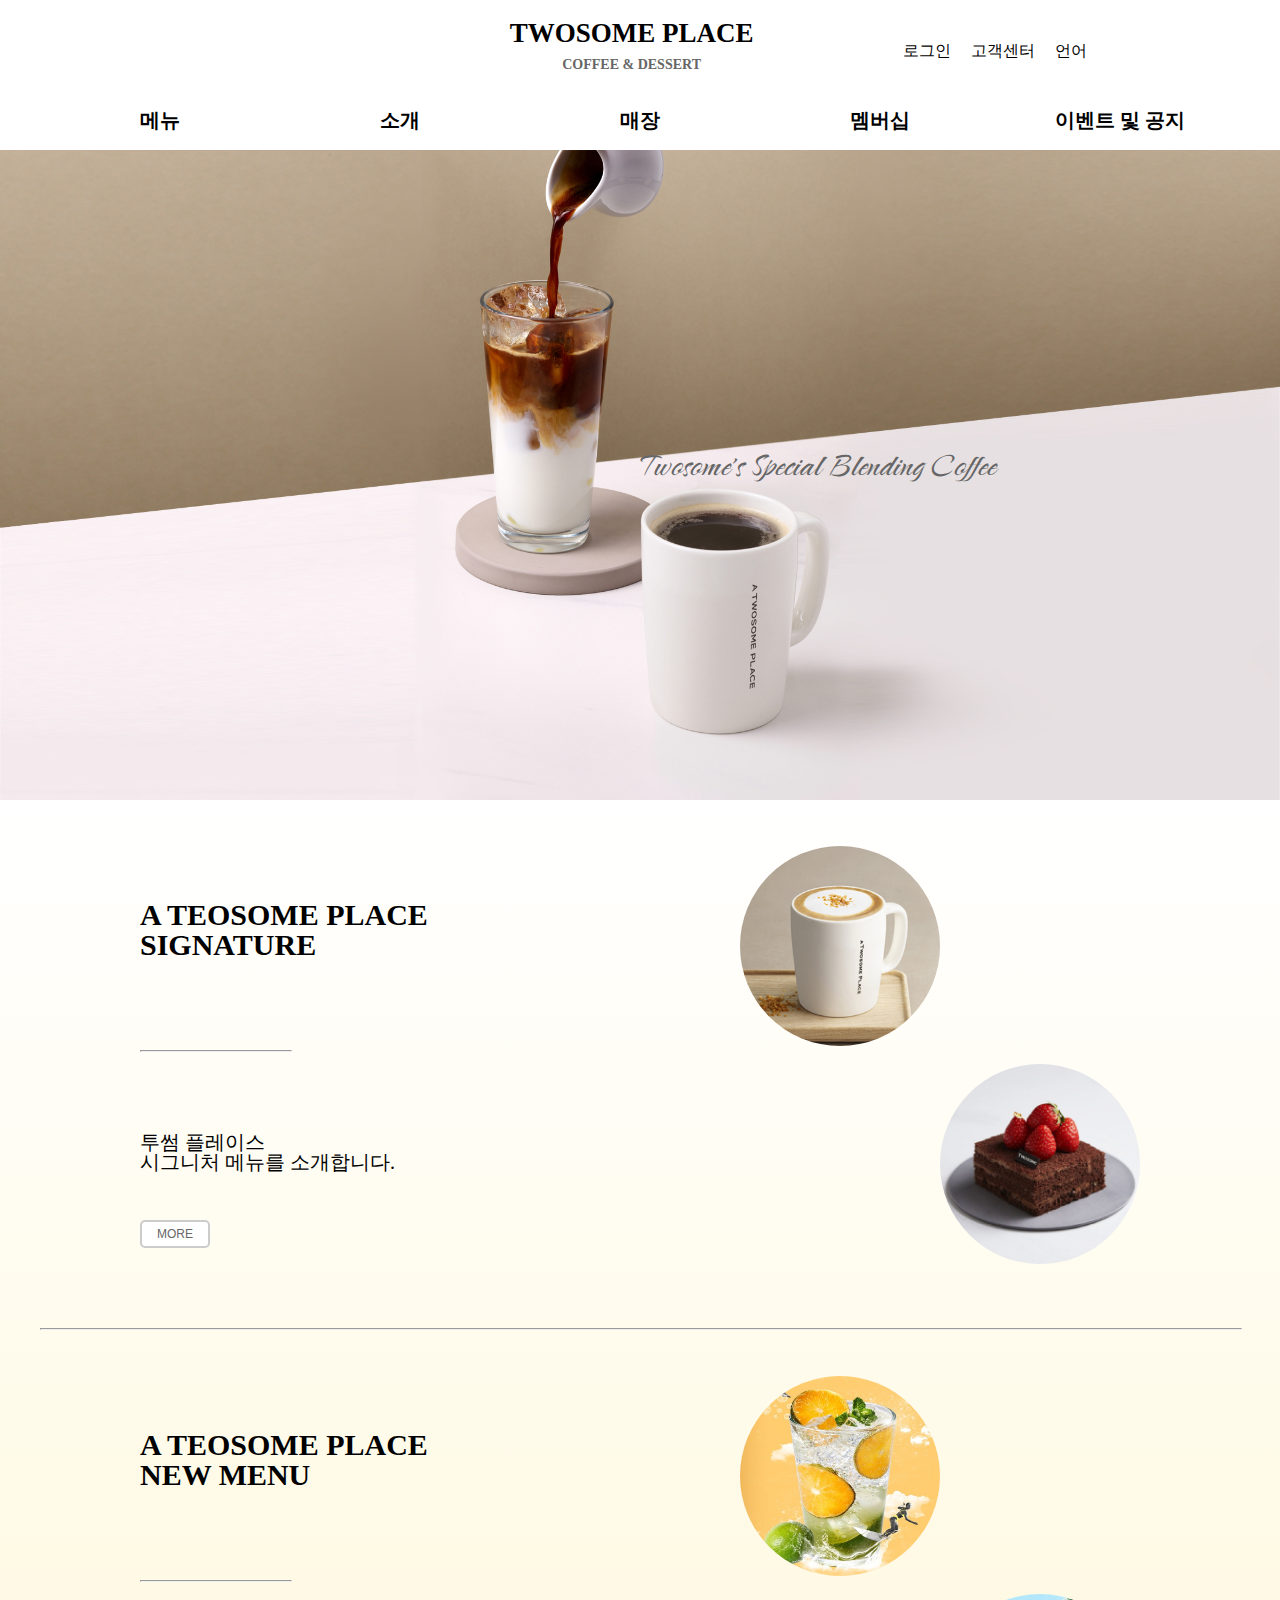
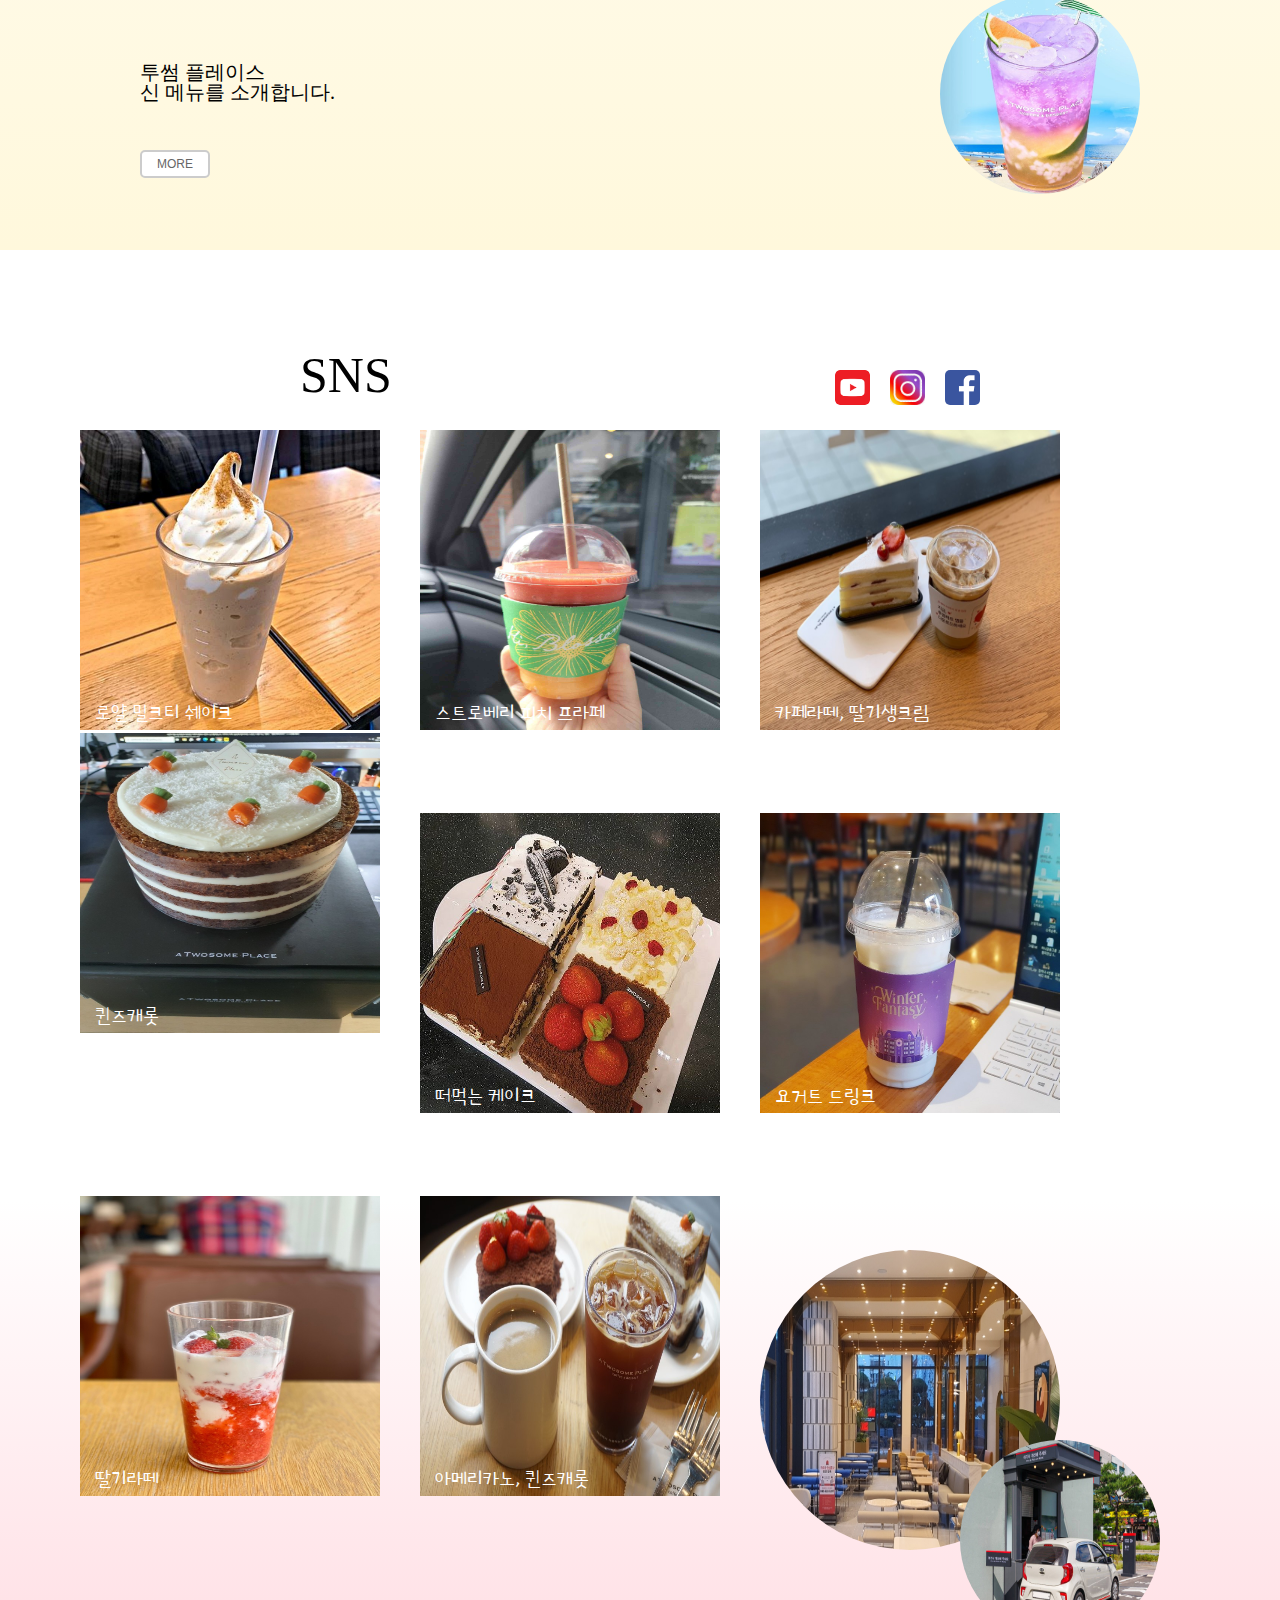
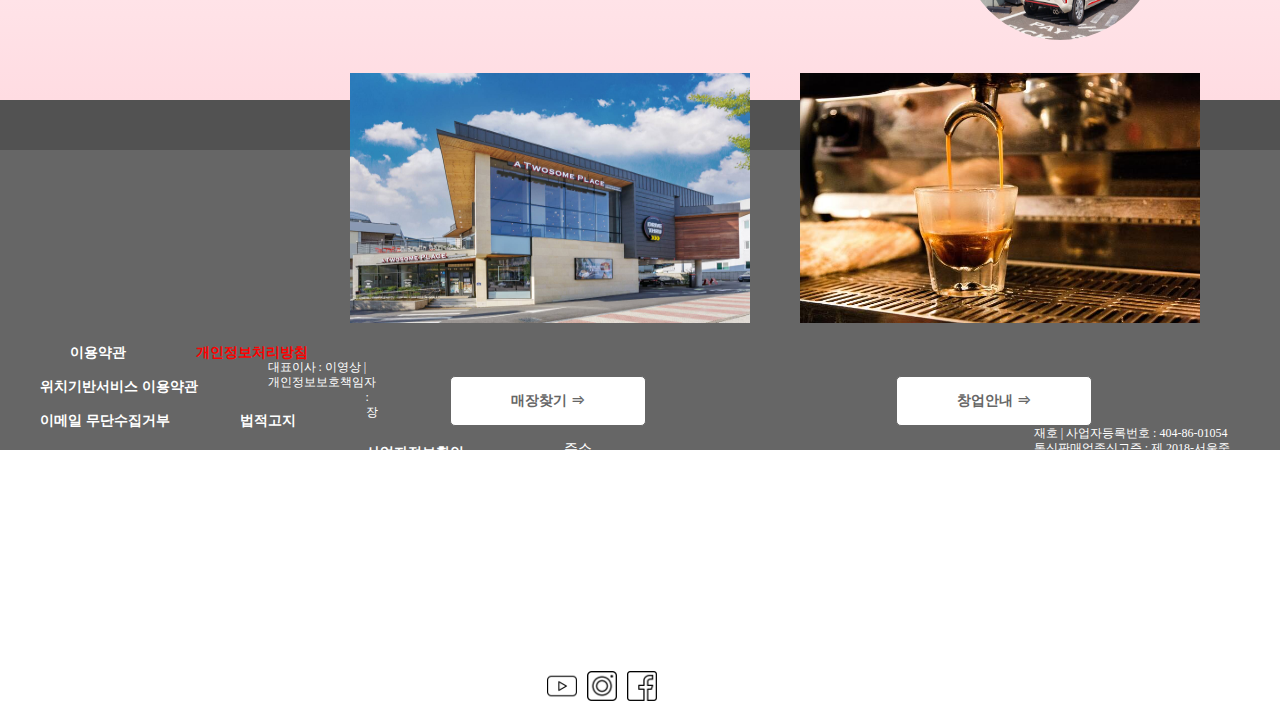
==== commit 3728941d: "Add files via upload" ====
--- a/index.html
+++ b/index.html
@@ -255,48 +255,6 @@
                     통신판매업종신고증 : 제 2018-서울중구-0353호 | 대표이메일 : helpmaster@twosome.co.kr<br>
                     Copyright ⓒ 2021 A TWOSOME PLACE Co. LTD. All Rights Reserved.</p>
             </div>
-
-
-
-
-
-
-
-
-
-
-            <!-- <div class="footer_top">
-                <ul class="address">
-                    <li><b>주소</b><br>
-                        서울특별시 중구 을지로 170, 8층(을지로4가, 을지트윈타워)투썸플레이스(주)</li><br>
-                    <li><b>연락처</b><br>
-                        고객센터 : 1577-4410 팩스 : 02-2058-6777</li>
-                </ul>
-                <ul class="footer_l">
-                    <li>기업 및 단체구매안내</li>
-                    <li>가맹상담신청</li>
-                    <li>사이버신문고</li>
-                </ul>
-            </div>
-            <div class="footer_line"></div>
-            <div class="footer_btm">
-                <ul class="footer_btn">
-                    <li>이용약관</li>
-                    <li>개인정보처리방침</li>
-                    <li>위치기반서비스 이용약관</li>
-                    <li>이메일 무단수집거부</li>
-                    <li>법적고지</li>
-                    <li>사업자정보확인</li>
-                </ul>
-                <ul class="footer_sns">
-                    <li><a href="#"><img src="./images/youtube1.png" alt="" /></a></li>
-                    <li><a href="#"><img src="./images/instageam1.png" alt="" /></a></li>
-                    <li><a href="#"><img src="./images/facebook1.png" alt="" /></a></li>
-                </ul>
-                <p>대표이사 : 이영상 | 개인정보보호책임자 : 장재호 | 사업자등록번호 : 404-86-01054<br>
-                    통신판매업종신고증 : 제 2018-서울중구-0353호 | 대표이메일 : helpmaster@twosome.co.kr<br>
-                    Copyright ⓒ 2021 A TWOSOME PLACE Co. LTD. All Rights Reserved.</p>
-            </div> -->
         </div>
     </div>
 </body>
--- a/css/index.css
+++ b/css/index.css
@@ -7,19 +7,6 @@
     width: 100%;
     height: 150px;
 }
-
-/* #header .logo {
-    display: inline-block;
-    position: absolute;
-    top: 20px;
-    left: 50px;
-}
-
-#header .logo a {}
-
-#header .logo img {
-    width: 100px;
-} */
 
 #header .login {
     float: right;
@@ -36,7 +23,6 @@
 
 #header .login li a:hover {
     color: red;
-    /* border-bottom: 2px solid red; */
 }
 
 #header a {
@@ -110,7 +96,6 @@
     justify-content: center;
     z-index: 9999;
     background-color: #fff;
-    transition: 0.5s;
 }
 
 #header .nav_btn {
@@ -632,7 +617,6 @@
 
     #header_in {
         width: 100%;
-        background-color: aquamarine;
     }
 
     #header_in .nav {
@@ -653,7 +637,7 @@
 
 
 
-
+    /* sns */
     #sns .sns_btn {
         margin-right: 0;
     }
@@ -686,7 +670,7 @@
 
 
 
-
+    /* franchise */
     #franchise .franchise_l {
         padding: 50px 0 0 100px;
         box-sizing: border-box;
@@ -712,7 +696,6 @@
 @media screen and (max-width:1200px) {
     #header_in {
         width: 100%;
-        background-color: pink;
     }
 
     #header_in .nav {
@@ -746,7 +729,7 @@
 
 
 
-
+    /* sns */
     #sns .sns_btn {
         margin-right: 0;
     }
@@ -792,7 +775,7 @@
 
 
 
-
+    /* franchise */
     #franchise .franchise_l {
         padding: 50px 0 0 70px;
         box-sizing: border-box;
@@ -839,7 +822,7 @@
 
 
 
-
+    /* footer */
     #footer .footer_top {
         width: 90%;
     }
@@ -861,7 +844,6 @@
 @media screen and (max-width:1000px) {
     #header_in {
         width: 100%;
-        background-color: rgb(184, 255, 184);
     }
 
     #header_in .nav {
--- a/css/index480.css
+++ b/css/index480.css
@@ -105,7 +105,7 @@
 
 
 
-
+    /* contents */
     #contents {
         width: 100%;
         height: 540px;
